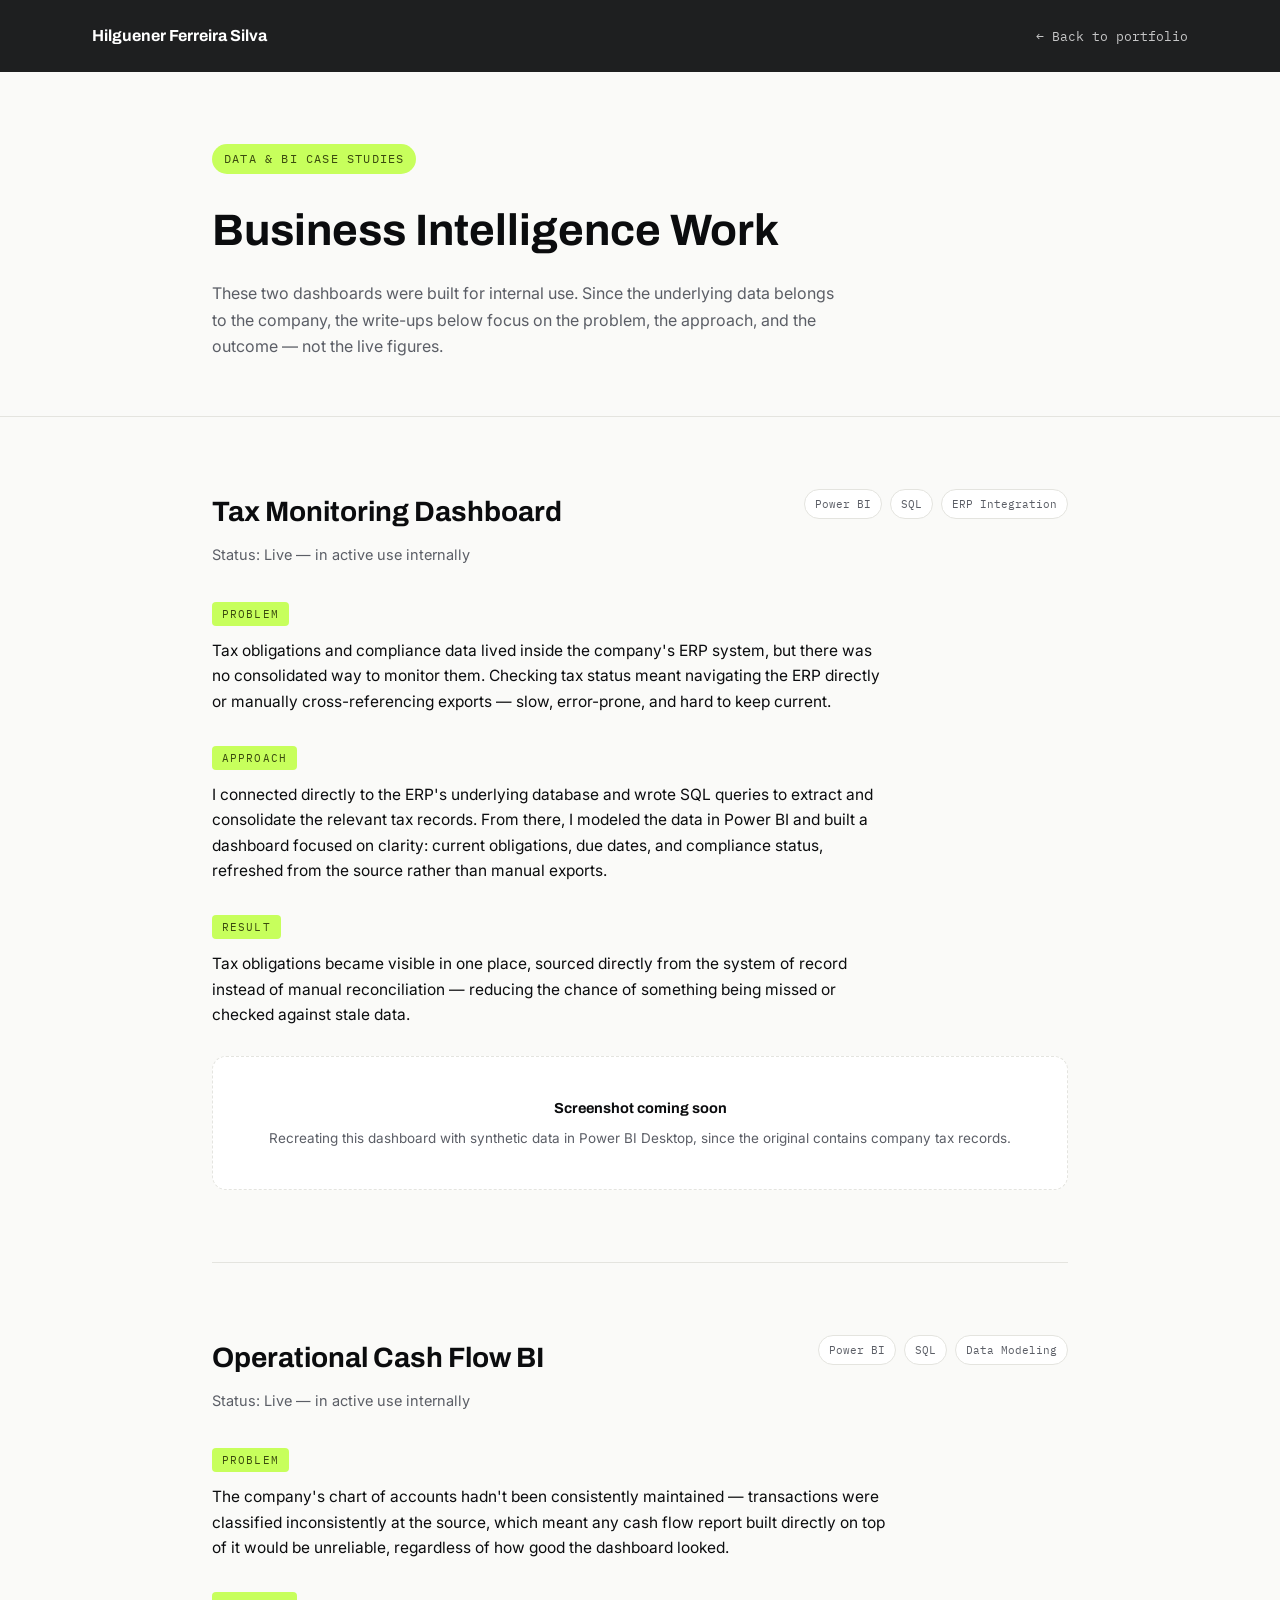
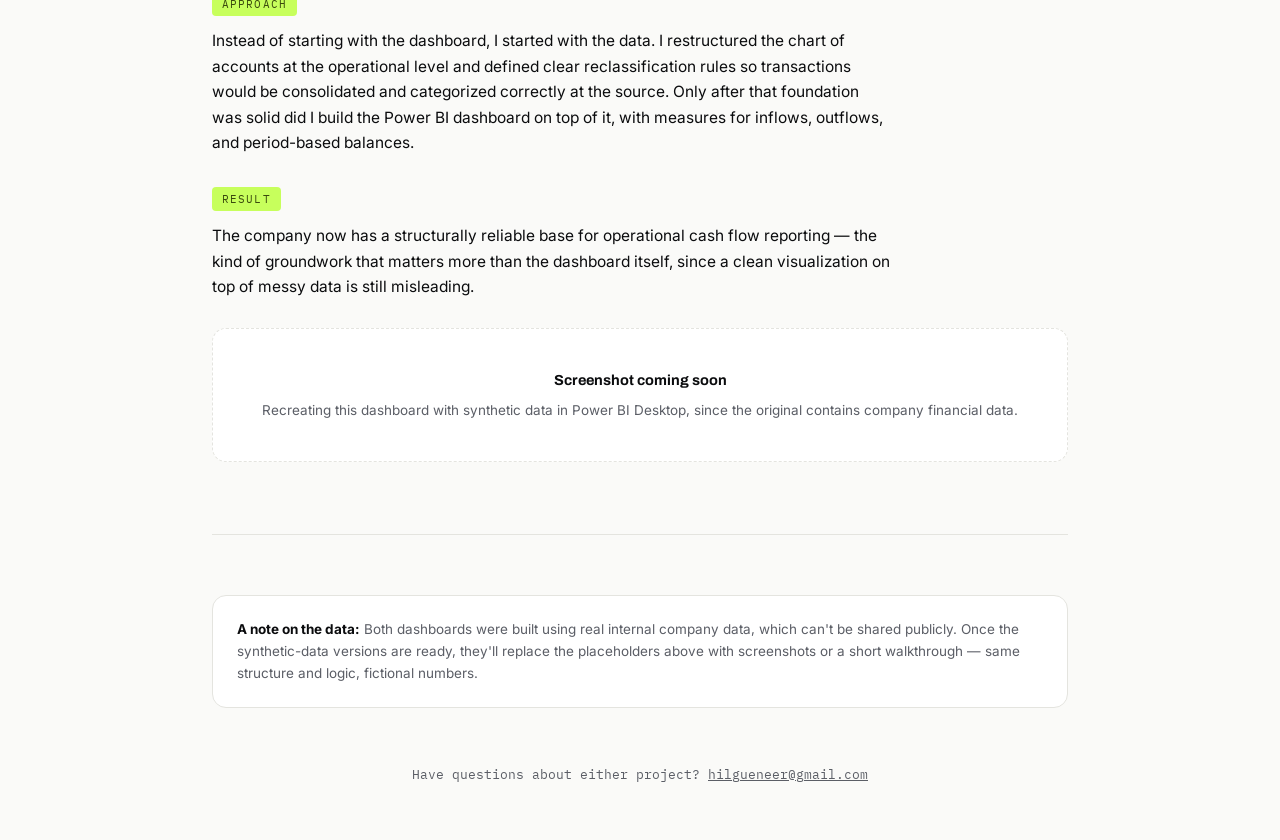
==== case-studies.html @ 5773e22a "Update case-studies.html" ====
<!DOCTYPE html>
<html lang="en">
<head>
<meta charset="UTF-8" />
<meta name="viewport" content="width=device-width, initial-scale=1.0" />
<title>Case Studies — Hilguener Ferreira Silva</title>
<link rel="preconnect" href="https://fonts.googleapis.com">
<link rel="preconnect" href="https://fonts.gstatic.com" crossorigin>
<link href="https://fonts.googleapis.com/css2?family=Archivo:wght@500;600;700;800&family=Inter:wght@400;500;600&family=IBM+Plex+Mono:wght@400;500&display=swap" rel="stylesheet">
<style>
  :root{
    --ink:#0B0C0E;
    --ink-soft:#5B5E66;
    --paper:#FAFAF8;
    --line:#E4E4DF;
    --card:#FFFFFF;
    --accent:#C7FF5C;
    --accent-ink:#3A4A0E;
    --max:920px;
  }
  *{box-sizing:border-box;}
  body{margin:0; background:var(--paper); color:var(--ink); font-family:'Inter',sans-serif; line-height:1.65;}
  .mono{font-family:'IBM Plex Mono',monospace;}
  h1,h2,h3{font-family:'Archivo',sans-serif; margin:0;}
  a{color:inherit;}
  .wrap{max-width:var(--max); margin:0 auto; padding:0 32px;}

  nav{position:sticky; top:0; z-index:50; background:rgba(11,12,14,0.92); backdrop-filter:blur(8px);}
  nav .wrap{max-width:1160px; display:flex; align-items:center; justify-content:space-between; height:72px;}
  .nav-name{color:#fff; font-family:'Archivo'; font-weight:700; font-size:16px;}
  .back-link{
    font-family:'IBM Plex Mono'; font-size:12.5px; color:rgba(255,255,255,0.75); text-decoration:none;
    display:flex; align-items:center; gap:6px;
  }
  .back-link:hover{color:#fff;}

  header.page-head{padding:72px 0 56px; border-bottom:1px solid var(--line);}
  .eyebrow{
    font-family:'IBM Plex Mono'; font-size:12px; text-transform:uppercase; letter-spacing:0.1em;
    color:var(--accent-ink); background:var(--accent); display:inline-block; padding:5px 12px; border-radius:100px; margin-bottom:20px;
  }
  header.page-head h1{font-size:clamp(30px,5vw,44px); margin-bottom:14px;}
  header.page-head p{color:var(--ink-soft); font-size:16px; max-width:640px; margin:0;}

  .case{padding:72px 0; border-bottom:1px solid var(--line);}
  .case:last-child{border-bottom:none;}
  .case-top{display:flex; justify-content:space-between; align-items:flex-start; gap:20px; margin-bottom:8px; flex-wrap:wrap;}
  .case-top h2{font-size:clamp(22px,3vw,28px);}
  .case-tags{display:flex; gap:8px; flex-wrap:wrap;}
  .case-tags span{
    font-family:'IBM Plex Mono'; font-size:11px; background:var(--card); border:1px solid var(--line);
    color:var(--ink-soft); padding:5px 10px; border-radius:100px;
  }
  .case-sub{color:var(--ink-soft); font-size:14.5px; margin:6px 0 32px;}

  .block{margin-bottom:28px;}
  .block .label{
    font-family:'IBM Plex Mono'; font-size:11px; text-transform:uppercase; letter-spacing:0.1em;
    color:var(--accent-ink); background:var(--accent); display:inline-block; padding:3px 10px; border-radius:4px; margin-bottom:12px;
  }
  .block p{margin:0; font-size:15.5px; color:var(--ink); max-width:680px;}
  .block p + p{margin-top:10px;}

  .placeholder{
    border:1.5px dashed var(--line); border-radius:14px; padding:40px 24px; text-align:center;
    color:var(--ink-soft); font-size:13.5px; margin-top:8px; background:var(--card);
  }
  .placeholder b{display:block; color:var(--ink); font-size:14.5px; margin-bottom:6px; font-family:'Archivo';}

  .disclaimer{
    margin-top:60px; padding:22px 24px; border-radius:14px; background:var(--card); border:1px solid var(--line);
    font-size:13.5px; color:var(--ink-soft);
  }
  .disclaimer b{color:var(--ink);}

  footer{padding:56px 0; text-align:center; color:var(--ink-soft); font-family:'IBM Plex Mono'; font-size:12.5px;}
  footer a{text-decoration:underline;}

  @media (max-width:600px){
    header.page-head{padding:48px 0 40px;}
    .case{padding:48px 0;}
  }
</style>
</head>
<body>

<nav>
  <div class="wrap">
    <span class="nav-name">Hilguener Ferreira Silva</span>
    <a class="back-link" href="index.html">← Back to portfolio</a>
  </div>
</nav>

<header class="page-head">
  <div class="wrap">
    <span class="eyebrow">Data &amp; BI Case Studies</span>
    <h1>Business Intelligence Work</h1>
    <p>These two dashboards were built for internal use. Since the underlying data belongs to the company, the write-ups below focus on the problem, the approach, and the outcome — not the live figures.</p>
  </div>
</header>

<section class="wrap">

  <article class="case">
    <div class="case-top">
      <h2>Tax Monitoring Dashboard</h2>
      <div class="case-tags"><span>Power BI</span><span>SQL</span><span>ERP Integration</span></div>
    </div>
    <p class="case-sub">Status: Live — in active use internally</p>

    <div class="block">
      <span class="label">Problem</span>
      <p>Tax obligations and compliance data lived inside the company's ERP system, but there was no consolidated way to monitor them. Checking tax status meant navigating the ERP directly or manually cross-referencing exports — slow, error-prone, and hard to keep current.</p>
    </div>

    <div class="block">
      <span class="label">Approach</span>
      <p>I connected directly to the ERP's underlying database and wrote SQL queries to extract and consolidate the relevant tax records. From there, I modeled the data in Power BI and built a dashboard focused on clarity: current obligations, due dates, and compliance status, refreshed from the source rather than manual exports.</p>
    </div>

    <div class="block">
      <span class="label">Result</span>
      <p>Tax obligations became visible in one place, sourced directly from the system of record instead of manual reconciliation — reducing the chance of something being missed or checked against stale data.</p>
    </div>

    <div class="placeholder">
      <b>Screenshot coming soon</b>
      Recreating this dashboard with synthetic data in Power BI Desktop, since the original contains company tax records.
    </div>
  </article>

  <article class="case">
    <div class="case-top">
      <h2>Operational Cash Flow BI</h2>
      <div class="case-tags"><span>Power BI</span><span>SQL</span><span>Data Modeling</span></div>
    </div>
    <p class="case-sub">Status: Live — in active use internally</p>

    <div class="block">
      <span class="label">Problem</span>
      <p>The company's chart of accounts hadn't been consistently maintained — transactions were classified inconsistently at the source, which meant any cash flow report built directly on top of it would be unreliable, regardless of how good the dashboard looked.</p>
    </div>

    <div class="block">
      <span class="label">Approach</span>
      <p>Instead of starting with the dashboard, I started with the data. I restructured the chart of accounts at the operational level and defined clear reclassification rules so transactions would be consolidated and categorized correctly at the source. Only after that foundation was solid did I build the Power BI dashboard on top of it, with measures for inflows, outflows, and period-based balances.</p>
    </div>

    <div class="block">
      <span class="label">Result</span>
      <p>The company now has a structurally reliable base for operational cash flow reporting — the kind of groundwork that matters more than the dashboard itself, since a clean visualization on top of messy data is still misleading.</p>
    </div>

    <div class="placeholder">
      <b>Screenshot coming soon</b>
      Recreating this dashboard with synthetic data in Power BI Desktop, since the original contains company financial data.
    </div>
  </article>

  <div class="disclaimer">
    <b>A note on the data:</b> Both dashboards were built using real internal company data, which can't be shared publicly. Once the synthetic-data versions are ready, they'll replace the placeholders above with screenshots or a short walkthrough — same structure and logic, fictional numbers.
  </div>
</section>

<footer>
  Have questions about either project? <a href="mailto:hilgueneer@gmail.com">hilgueneer@gmail.com</a>
</footer>

</body>
</html>
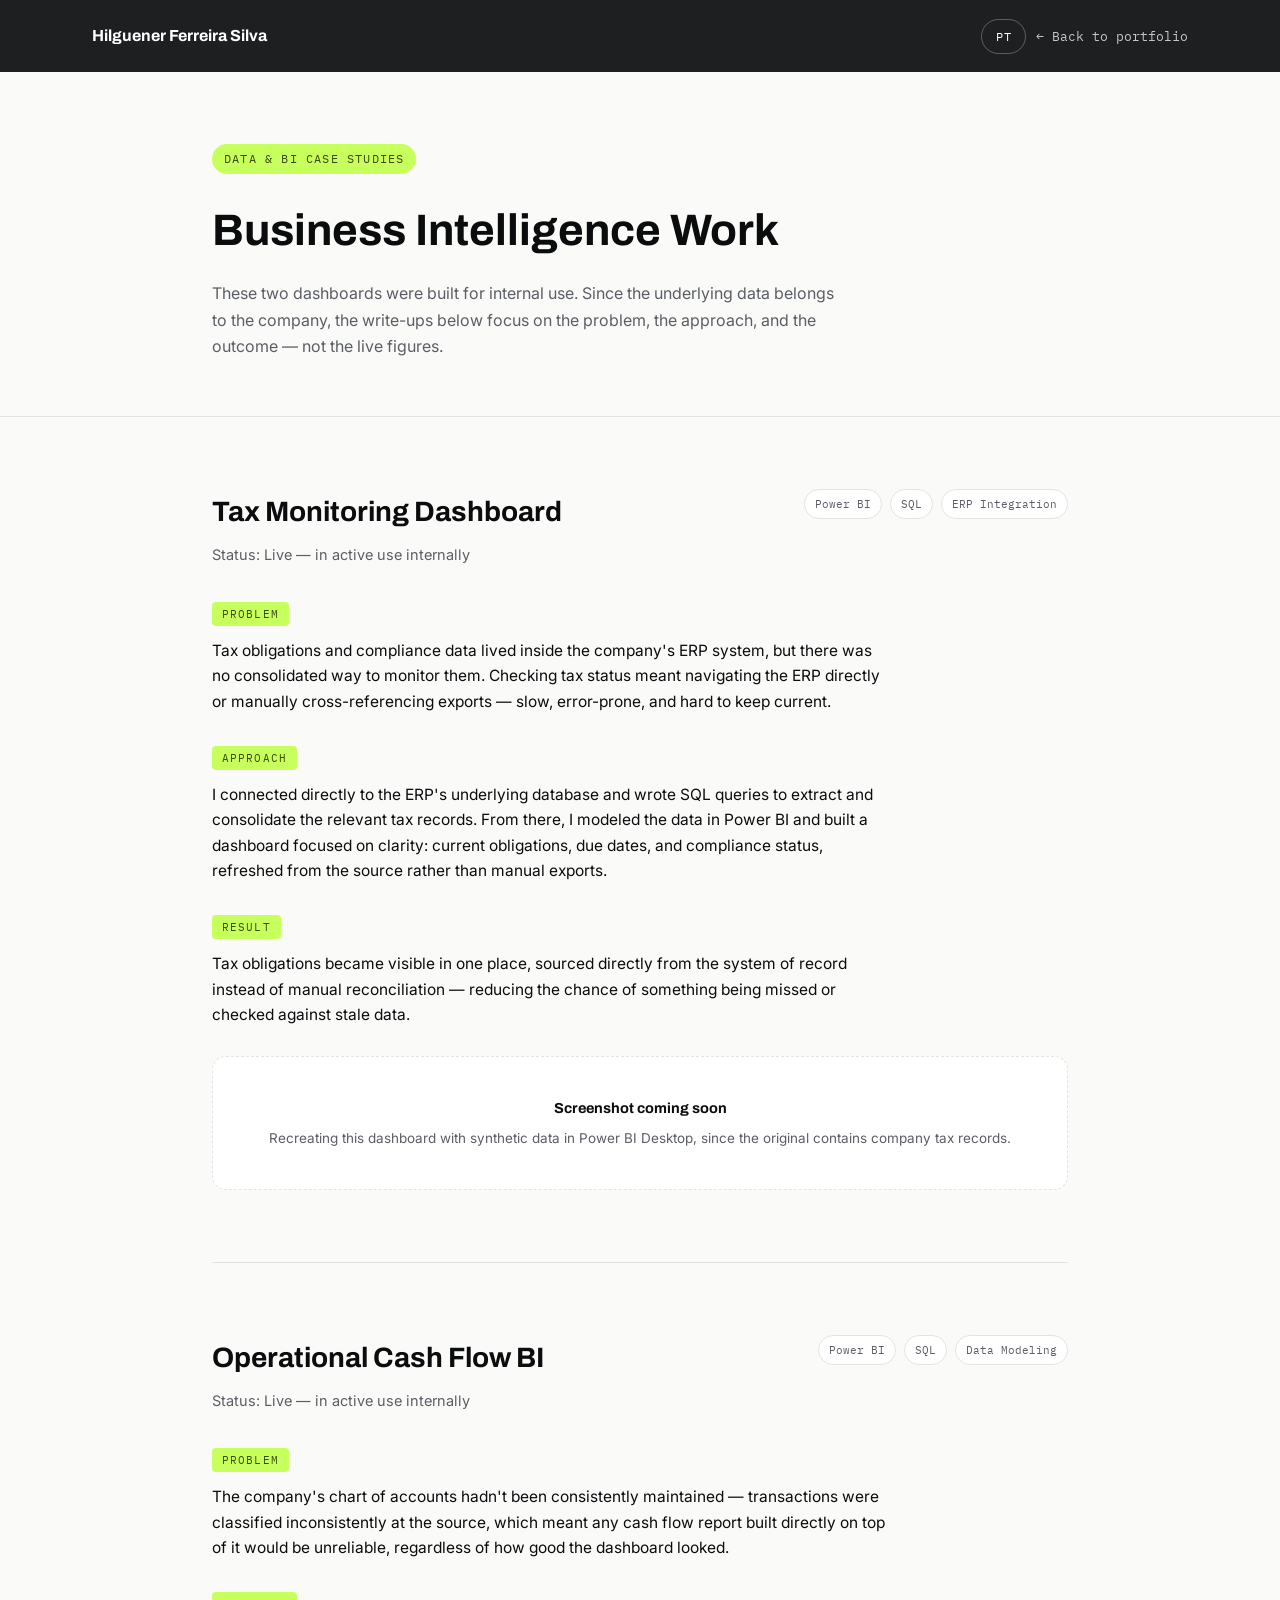
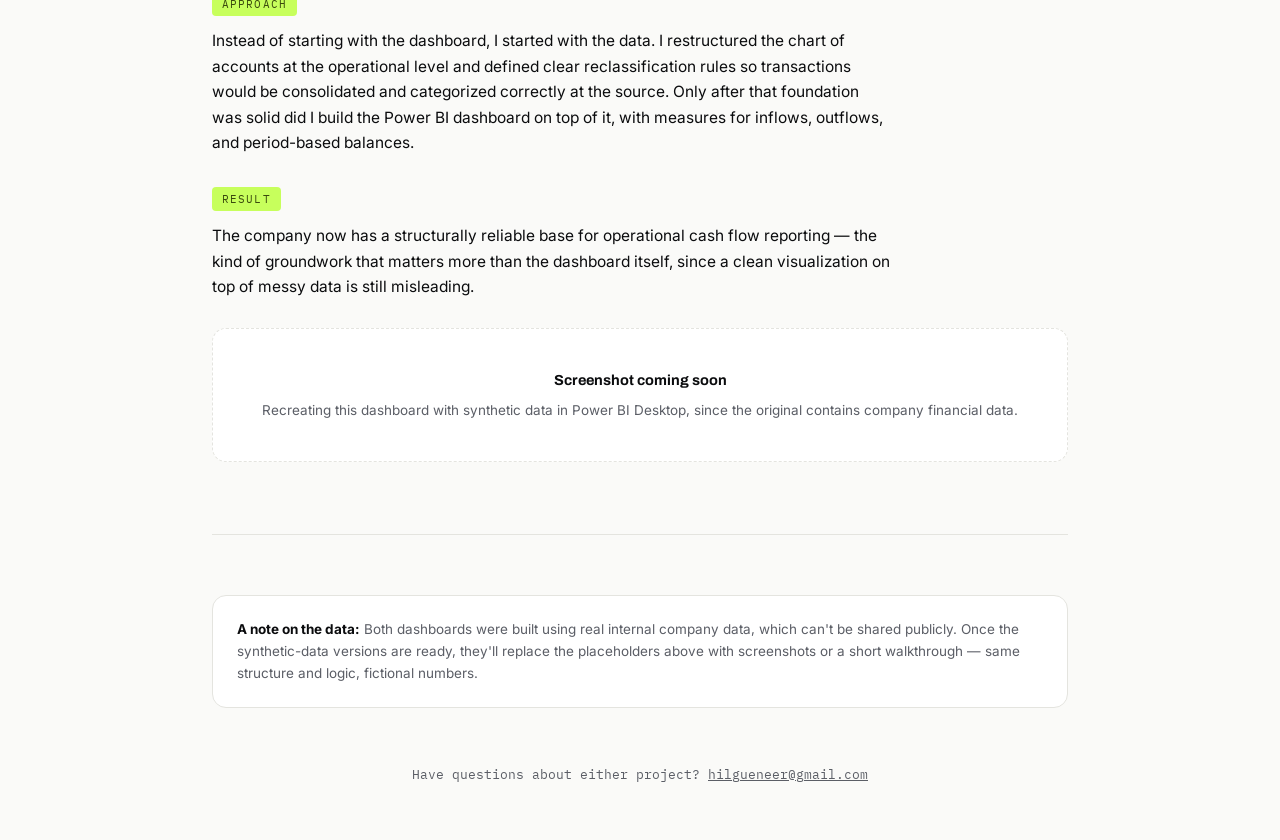
==== commit 5697371d: "Update case-studies.html" ====
--- a/case-studies.html
+++ b/case-studies.html
@@ -33,6 +33,22 @@
     display:flex; align-items:center; gap:6px;
   }
   .back-link:hover{color:#fff;}
+  .lang-btn{
+  font-family:'IBM Plex Mono';
+  font-size:12px;
+  letter-spacing:.04em;
+  background:transparent;
+  color:#fff;
+  padding:9px 14px;
+  border-radius:100px;
+  border:1px solid rgba(255,255,255,.28);
+  cursor:pointer;
+  transition:all .15s ease;
+}
+
+.lang-btn:hover{
+  border-color:rgba(255,255,255,.6);
+}
 
   header.page-head{padding:72px 0 56px; border-bottom:1px solid var(--line);}
   .eyebrow{
@@ -85,10 +101,14 @@
 <body>
 
 <nav>
-  <div class="wrap">
-    <span class="nav-name">Hilguener Ferreira Silva</span>
-    <a class="back-link" href="index.html">← Back to portfolio</a>
+<div class="wrap">
+  <span class="nav-name">Hilguener Ferreira Silva</span>
+
+  <div style="display:flex;align-items:center;gap:10px;">
+    <button id="langToggle" class="lang-btn" type="button">PT</button>
+    <a class="back-link" href="index.html" data-i18n="backLink">← Back to portfolio</a>
   </div>
+</div>
 </nav>
 
 <header class="page-head">
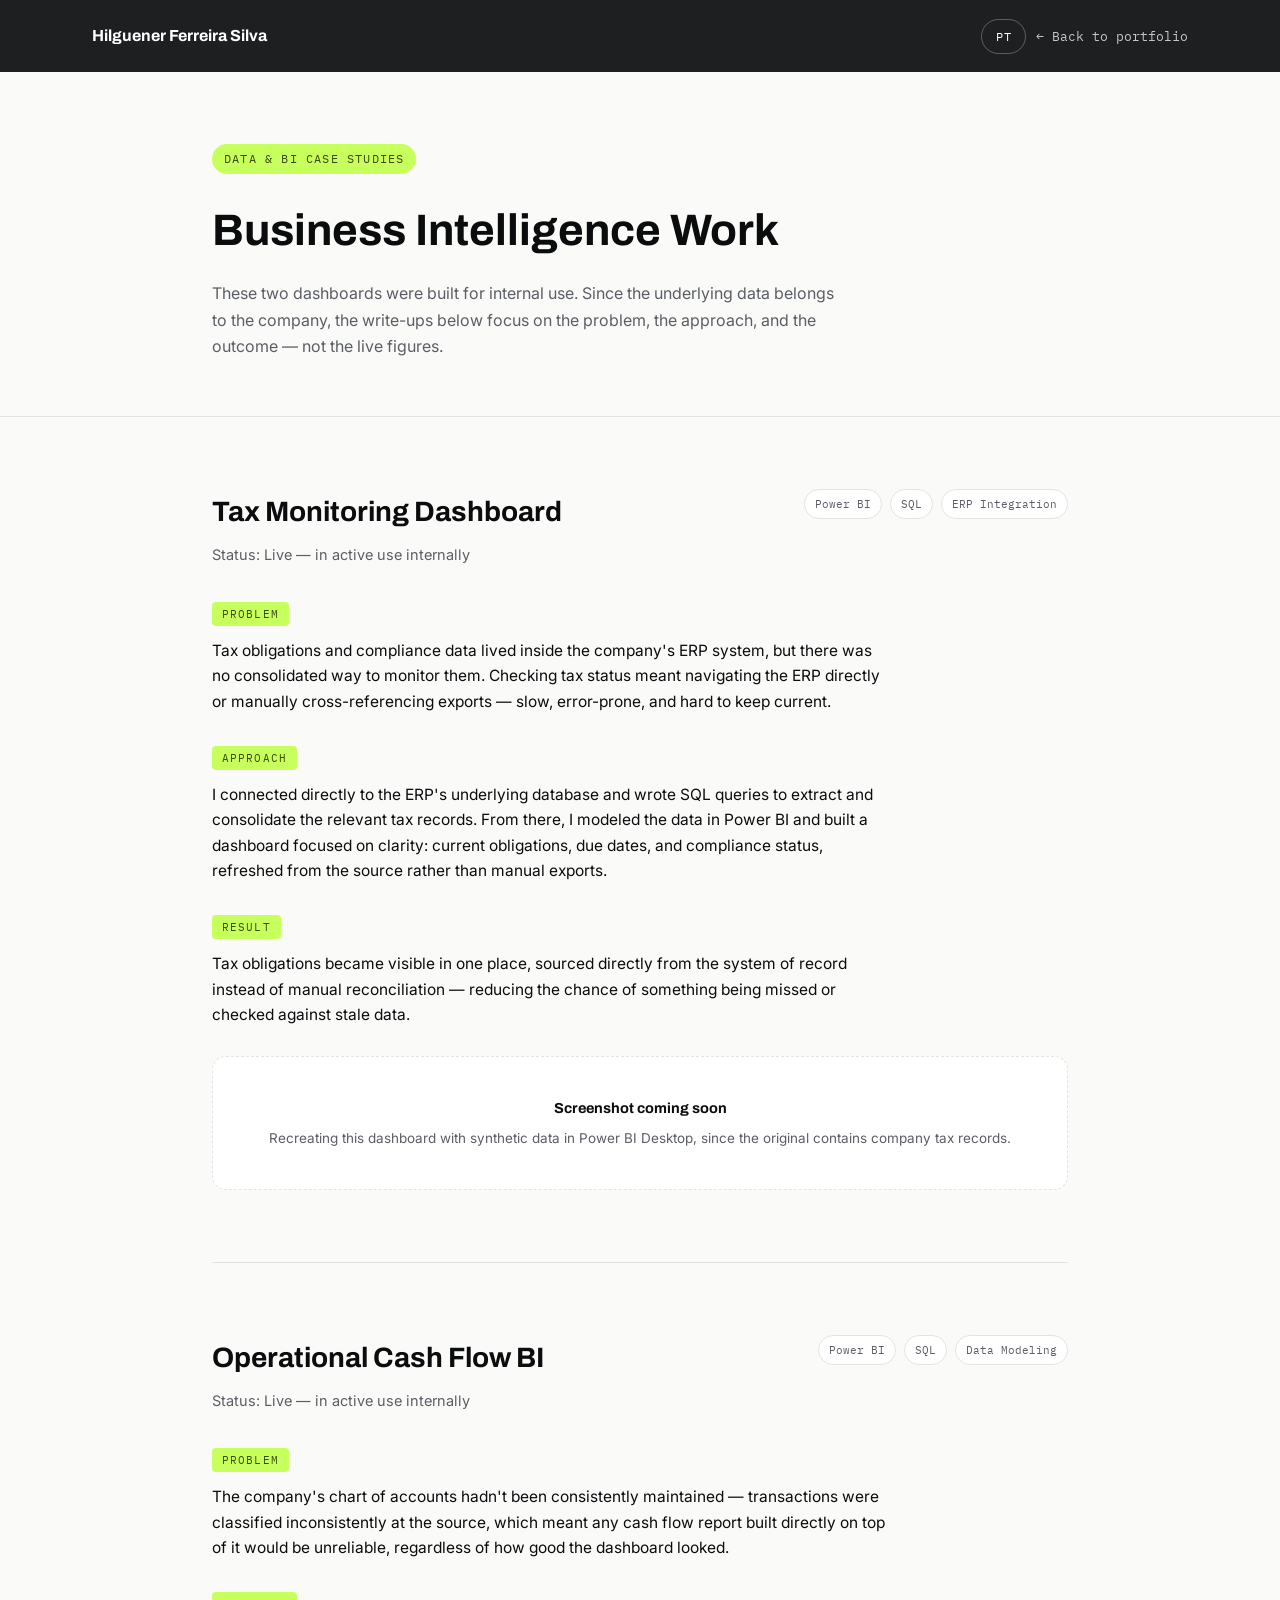
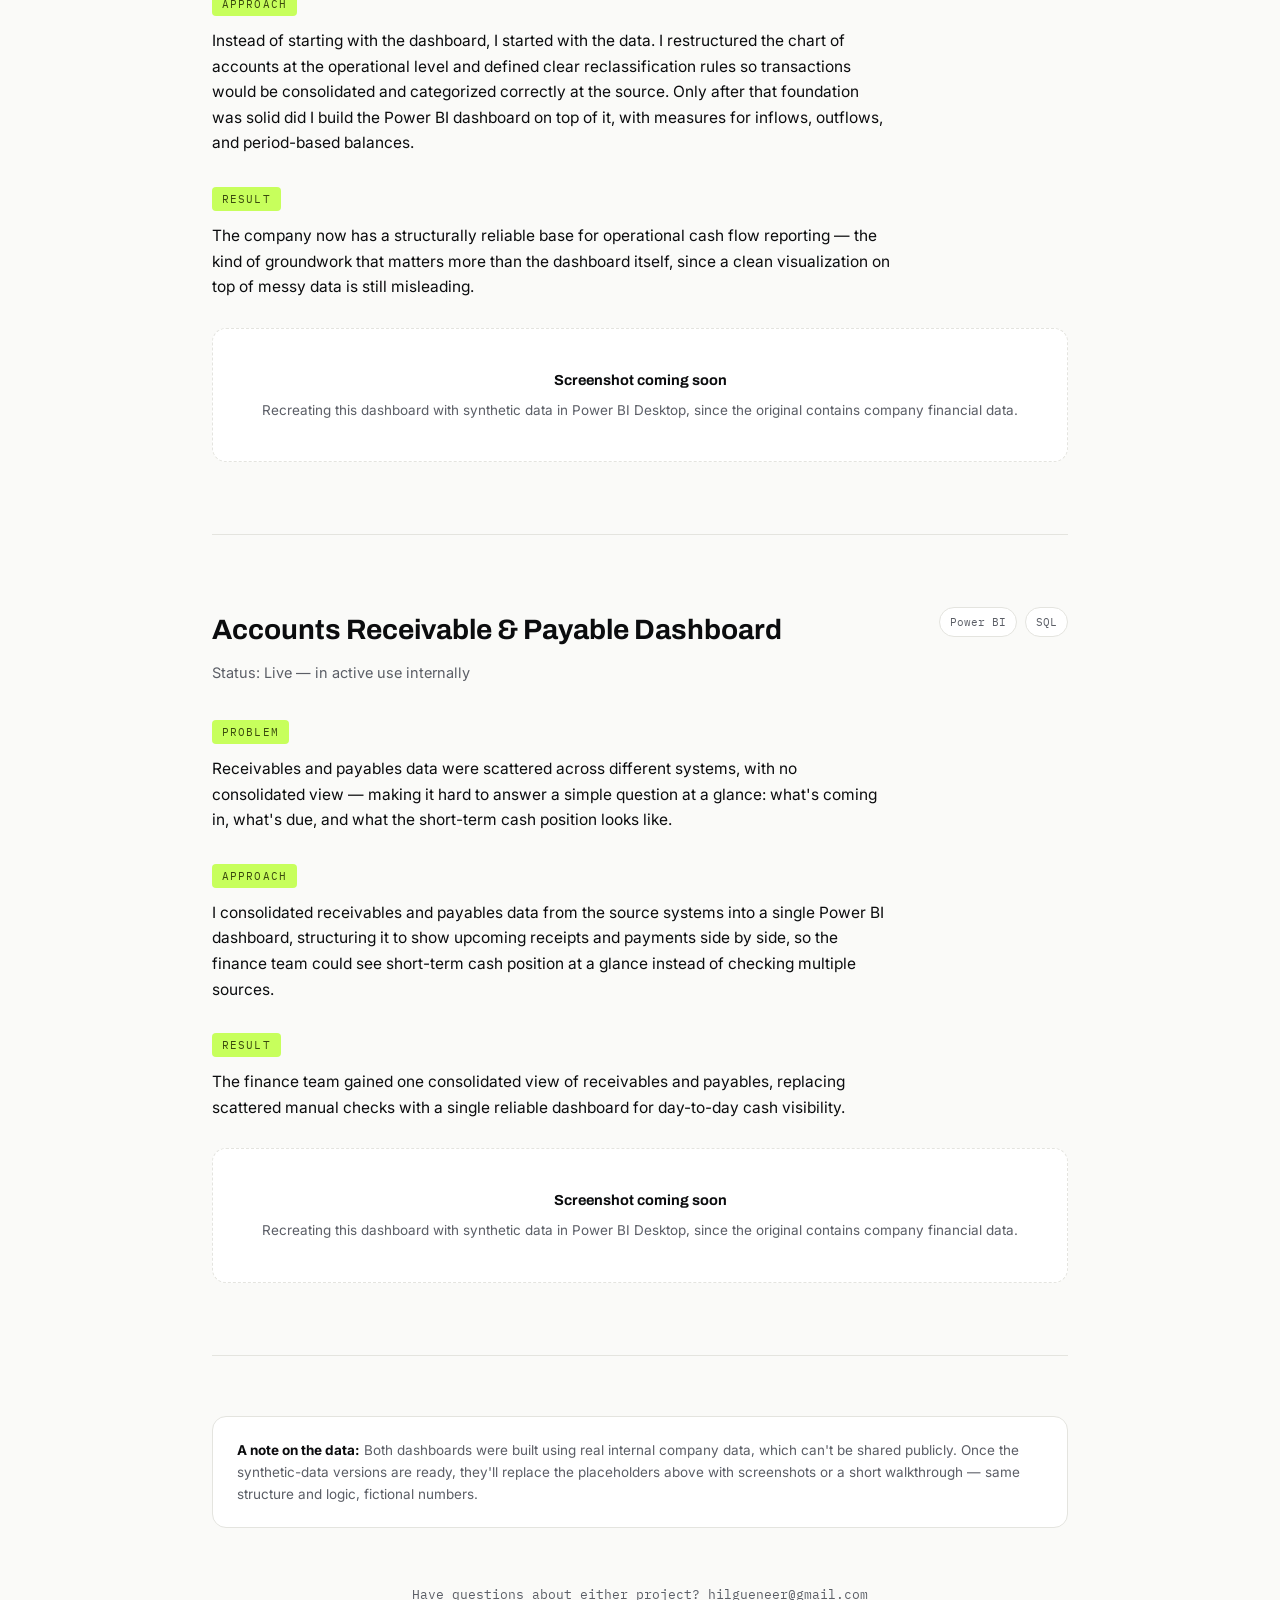
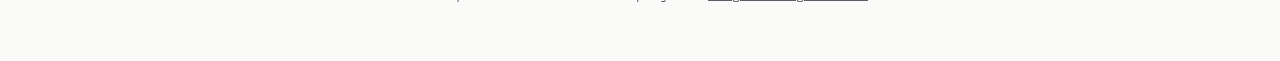
==== commit 7d955c28: "Update case-studies.html" ====
--- a/case-studies.html
+++ b/case-studies.html
@@ -1,190 +1,737 @@
 <!DOCTYPE html>
+
 <html lang="en">
+
 <head>
-<meta charset="UTF-8" />
-<meta name="viewport" content="width=device-width, initial-scale=1.0" />
-<title>Case Studies — Hilguener Ferreira Silva</title>
-<link rel="preconnect" href="https://fonts.googleapis.com">
-<link rel="preconnect" href="https://fonts.gstatic.com" crossorigin>
-<link href="https://fonts.googleapis.com/css2?family=Archivo:wght@500;600;700;800&family=Inter:wght@400;500;600&family=IBM+Plex+Mono:wght@400;500&display=swap" rel="stylesheet">
-<style>
-  :root{
-    --ink:#0B0C0E;
-    --ink-soft:#5B5E66;
-    --paper:#FAFAF8;
-    --line:#E4E4DF;
-    --card:#FFFFFF;
-    --accent:#C7FF5C;
-    --accent-ink:#3A4A0E;
-    --max:920px;
-  }
-  *{box-sizing:border-box;}
-  body{margin:0; background:var(--paper); color:var(--ink); font-family:'Inter',sans-serif; line-height:1.65;}
-  .mono{font-family:'IBM Plex Mono',monospace;}
-  h1,h2,h3{font-family:'Archivo',sans-serif; margin:0;}
-  a{color:inherit;}
-  .wrap{max-width:var(--max); margin:0 auto; padding:0 32px;}
-
-  nav{position:sticky; top:0; z-index:50; background:rgba(11,12,14,0.92); backdrop-filter:blur(8px);}
-  nav .wrap{max-width:1160px; display:flex; align-items:center; justify-content:space-between; height:72px;}
-  .nav-name{color:#fff; font-family:'Archivo'; font-weight:700; font-size:16px;}
-  .back-link{
-    font-family:'IBM Plex Mono'; font-size:12.5px; color:rgba(255,255,255,0.75); text-decoration:none;
-    display:flex; align-items:center; gap:6px;
-  }
-  .back-link:hover{color:#fff;}
-  .lang-btn{
-  font-family:'IBM Plex Mono';
-  font-size:12px;
-  letter-spacing:.04em;
-  background:transparent;
-  color:#fff;
-  padding:9px 14px;
-  border-radius:100px;
-  border:1px solid rgba(255,255,255,.28);
-  cursor:pointer;
-  transition:all .15s ease;
-}
-
-.lang-btn:hover{
-  border-color:rgba(255,255,255,.6);
-}
-
-  header.page-head{padding:72px 0 56px; border-bottom:1px solid var(--line);}
-  .eyebrow{
-    font-family:'IBM Plex Mono'; font-size:12px; text-transform:uppercase; letter-spacing:0.1em;
-    color:var(--accent-ink); background:var(--accent); display:inline-block; padding:5px 12px; border-radius:100px; margin-bottom:20px;
-  }
-  header.page-head h1{font-size:clamp(30px,5vw,44px); margin-bottom:14px;}
-  header.page-head p{color:var(--ink-soft); font-size:16px; max-width:640px; margin:0;}
-
-  .case{padding:72px 0; border-bottom:1px solid var(--line);}
-  .case:last-child{border-bottom:none;}
-  .case-top{display:flex; justify-content:space-between; align-items:flex-start; gap:20px; margin-bottom:8px; flex-wrap:wrap;}
-  .case-top h2{font-size:clamp(22px,3vw,28px);}
-  .case-tags{display:flex; gap:8px; flex-wrap:wrap;}
-  .case-tags span{
-    font-family:'IBM Plex Mono'; font-size:11px; background:var(--card); border:1px solid var(--line);
-    color:var(--ink-soft); padding:5px 10px; border-radius:100px;
-  }
-  .case-sub{color:var(--ink-soft); font-size:14.5px; margin:6px 0 32px;}
-
-  .block{margin-bottom:28px;}
-  .block .label{
-    font-family:'IBM Plex Mono'; font-size:11px; text-transform:uppercase; letter-spacing:0.1em;
-    color:var(--accent-ink); background:var(--accent); display:inline-block; padding:3px 10px; border-radius:4px; margin-bottom:12px;
-  }
-  .block p{margin:0; font-size:15.5px; color:var(--ink); max-width:680px;}
-  .block p + p{margin-top:10px;}
-
-  .placeholder{
-    border:1.5px dashed var(--line); border-radius:14px; padding:40px 24px; text-align:center;
-    color:var(--ink-soft); font-size:13.5px; margin-top:8px; background:var(--card);
-  }
-  .placeholder b{display:block; color:var(--ink); font-size:14.5px; margin-bottom:6px; font-family:'Archivo';}
-
-  .disclaimer{
-    margin-top:60px; padding:22px 24px; border-radius:14px; background:var(--card); border:1px solid var(--line);
-    font-size:13.5px; color:var(--ink-soft);
-  }
-  .disclaimer b{color:var(--ink);}
-
-  footer{padding:56px 0; text-align:center; color:var(--ink-soft); font-family:'IBM Plex Mono'; font-size:12.5px;}
-  footer a{text-decoration:underline;}
-
-  @media (max-width:600px){
-    header.page-head{padding:48px 0 40px;}
-    .case{padding:48px 0;}
-  }
-</style>
+
+  <meta charset="UTF-8" />
+
+  <meta name="viewport" content="width=device-width, initial-scale=1.0" />
+
+  <title>Case Studies — Hilguener Ferreira Silva</title>
+
+  <link rel="preconnect" href="https://fonts.googleapis.com">
+
+  <link rel="preconnect" href="https://fonts.gstatic.com" crossorigin>
+
+  <link
+    href="https://fonts.googleapis.com/css2?family=Archivo:wght@500;600;700;800&family=Inter:wght@400;500;600&family=IBM+Plex+Mono:wght@400;500&display=swap"
+    rel="stylesheet">
+
+  <style>
+    :root {
+
+      --ink: #0B0C0E;
+
+      --ink-soft: #5B5E66;
+
+      --paper: #FAFAF8;
+
+      --line: #E4E4DF;
+
+      --card: #FFFFFF;
+
+      --accent: #C7FF5C;
+
+      --accent-ink: #3A4A0E;
+
+      --max: 920px;
+
+    }
+
+    * {
+      box-sizing: border-box;
+    }
+
+    body {
+      margin: 0;
+      background: var(--paper);
+      color: var(--ink);
+      font-family: 'Inter', sans-serif;
+      line-height: 1.65;
+    }
+
+    .mono {
+      font-family: 'IBM Plex Mono', monospace;
+    }
+
+    h1,
+    h2,
+    h3 {
+      font-family: 'Archivo', sans-serif;
+      margin: 0;
+    }
+
+    a {
+      color: inherit;
+    }
+
+    .wrap {
+      max-width: var(--max);
+      margin: 0 auto;
+      padding: 0 32px;
+    }
+
+
+
+    nav {
+      position: sticky;
+      top: 0;
+      z-index: 50;
+      background: rgba(11, 12, 14, 0.92);
+      backdrop-filter: blur(8px);
+    }
+
+    nav .wrap {
+      max-width: 1160px;
+      display: flex;
+      align-items: center;
+      justify-content: space-between;
+      height: 72px;
+    }
+
+    .nav-name {
+      color: #fff;
+      font-family: 'Archivo';
+      font-weight: 700;
+      font-size: 16px;
+    }
+
+    .back-link {
+
+      font-family: 'IBM Plex Mono';
+      font-size: 12.5px;
+      color: rgba(255, 255, 255, 0.75);
+      text-decoration: none;
+
+      display: flex;
+      align-items: center;
+      gap: 6px;
+
+    }
+
+    .back-link:hover {
+      color: #fff;
+    }
+
+    .lang-btn {
+
+      font-family: 'IBM Plex Mono';
+      font-size: 12px;
+      letter-spacing: .04em;
+
+      background: transparent;
+      color: #fff;
+      padding: 9px 14px;
+      border-radius: 100px;
+
+      border: 1px solid rgba(255, 255, 255, .28);
+      cursor: pointer;
+      transition: all .15s ease;
+
+    }
+
+    .lang-btn:hover {
+      border-color: rgba(255, 255, 255, .6);
+    }
+
+
+
+    header.page-head {
+      padding: 72px 0 56px;
+      border-bottom: 1px solid var(--line);
+    }
+
+    .eyebrow {
+
+      font-family: 'IBM Plex Mono';
+      font-size: 12px;
+      text-transform: uppercase;
+      letter-spacing: 0.1em;
+
+      color: var(--accent-ink);
+      background: var(--accent);
+      display: inline-block;
+      padding: 5px 12px;
+      border-radius: 100px;
+      margin-bottom: 20px;
+
+    }
+
+    header.page-head h1 {
+      font-size: clamp(30px, 5vw, 44px);
+      margin-bottom: 14px;
+    }
+
+    header.page-head p {
+      color: var(--ink-soft);
+      font-size: 16px;
+      max-width: 640px;
+      margin: 0;
+    }
+
+
+
+    .case {
+      padding: 72px 0;
+      border-bottom: 1px solid var(--line);
+    }
+
+    .case:last-child {
+      border-bottom: none;
+    }
+
+    .case-top {
+      display: flex;
+      justify-content: space-between;
+      align-items: flex-start;
+      gap: 20px;
+      margin-bottom: 8px;
+      flex-wrap: wrap;
+    }
+
+    .case-top h2 {
+      font-size: clamp(22px, 3vw, 28px);
+    }
+
+    .case-tags {
+      display: flex;
+      gap: 8px;
+      flex-wrap: wrap;
+    }
+
+    .case-tags span {
+
+      font-family: 'IBM Plex Mono';
+      font-size: 11px;
+      background: var(--card);
+      border: 1px solid var(--line);
+
+      color: var(--ink-soft);
+      padding: 5px 10px;
+      border-radius: 100px;
+
+    }
+
+    .case-sub {
+      color: var(--ink-soft);
+      font-size: 14.5px;
+      margin: 6px 0 32px;
+    }
+
+
+
+    .block {
+      margin-bottom: 28px;
+    }
+
+    .block .label {
+
+      font-family: 'IBM Plex Mono';
+      font-size: 11px;
+      text-transform: uppercase;
+      letter-spacing: 0.1em;
+
+      color: var(--accent-ink);
+      background: var(--accent);
+      display: inline-block;
+      padding: 3px 10px;
+      border-radius: 4px;
+      margin-bottom: 12px;
+
+    }
+
+    .block p {
+      margin: 0;
+      font-size: 15.5px;
+      color: var(--ink);
+      max-width: 680px;
+    }
+
+    .block p+p {
+      margin-top: 10px;
+    }
+
+
+
+    .placeholder {
+
+      border: 1.5px dashed var(--line);
+      border-radius: 14px;
+      padding: 40px 24px;
+      text-align: center;
+
+      color: var(--ink-soft);
+      font-size: 13.5px;
+      margin-top: 8px;
+      background: var(--card);
+
+    }
+
+    .placeholder b {
+      display: block;
+      color: var(--ink);
+      font-size: 14.5px;
+      margin-bottom: 6px;
+      font-family: 'Archivo';
+    }
+
+
+
+    .disclaimer {
+
+      margin-top: 60px;
+      padding: 22px 24px;
+      border-radius: 14px;
+      background: var(--card);
+      border: 1px solid var(--line);
+
+      font-size: 13.5px;
+      color: var(--ink-soft);
+
+    }
+
+    .disclaimer b {
+      color: var(--ink);
+    }
+
+
+
+    footer {
+      padding: 56px 0;
+      text-align: center;
+      color: var(--ink-soft);
+      font-family: 'IBM Plex Mono';
+      font-size: 12.5px;
+    }
+
+    footer a {
+      text-decoration: underline;
+    }
+
+
+
+    @media (max-width:600px) {
+
+      header.page-head {
+        padding: 48px 0 40px;
+      }
+
+      .case {
+        padding: 48px 0;
+      }
+
+    }
+  </style>
+
 </head>
+
 <body>
 
-<nav>
-<div class="wrap">
-  <span class="nav-name">Hilguener Ferreira Silva</span>
-
-  <div style="display:flex;align-items:center;gap:10px;">
-    <button id="langToggle" class="lang-btn" type="button">PT</button>
-    <a class="back-link" href="index.html" data-i18n="backLink">← Back to portfolio</a>
-  </div>
-</div>
-</nav>
-
-<header class="page-head">
-  <div class="wrap">
-    <span class="eyebrow">Data &amp; BI Case Studies</span>
-    <h1>Business Intelligence Work</h1>
-    <p>These two dashboards were built for internal use. Since the underlying data belongs to the company, the write-ups below focus on the problem, the approach, and the outcome — not the live figures.</p>
-  </div>
-</header>
-
-<section class="wrap">
-
-  <article class="case">
+
+
+  <nav>
+
+    <div class="wrap">
+
+      <span class="nav-name">Hilguener Ferreira Silva</span>
+
+      <div style="display:flex;align-items:center;gap:10px;">
+
+        <button id="langToggle" class="lang-btn" type="button">PT</button>
+
+        <a class="back-link" href="index.html" data-i18n="backLink">← Back to portfolio</a>
+
+      </div>
+
+    </div>
+
+  </nav>
+
+
+
+  <header class="page-head">
+
+    <div class="wrap">
+
+      <span class="eyebrow" data-i18n="eyebrow">Data &amp; BI Case Studies</span>
+
+      <h1 data-i18n="pageTitle">Business Intelligence Work</h1>
+
+      <p data-i18n="pageIntro">These two dashboards were built for internal use. Since the underlying data belongs to
+        the company, the write-ups below focus on the problem, the approach, and the outcome — not the live figures.</p>
+
+    </div>
+
+  </header>
+
+
+
+  <section class="wrap">
+
+
+
+    <article class="case">
+
+      <div class="case-top">
+
+        <h2 data-i18n="case1Title">Tax Monitoring Dashboard</h2>
+
+        <div class="case-tags"><span>Power BI</span><span>SQL</span><span>ERP Integration</span></div>
+
+      </div>
+
+      <p class="case-sub" data-i18n="statusLive">Status: Live — in active use internally</p>
+
+
+
+      <div class="block">
+
+        <span class="label" data-i18n="labelProblem">Problem</span>
+
+        <p data-i18n="case1Problem">Tax obligations and compliance data lived inside the company's ERP system, but there
+          was no consolidated way to monitor them. Checking tax status meant navigating the ERP directly or manually
+          cross-referencing exports — slow, error-prone, and hard to keep current.</p>
+
+      </div>
+
+
+
+      <div class="block">
+
+        <span class="label" data-i18n="labelApproach">Approach</span>
+
+        <p data-i18n="case1Approach">I connected directly to the ERP's underlying database and wrote SQL queries to
+          extract and consolidate the relevant tax records. From there, I modeled the data in Power BI and built a
+          dashboard focused on clarity: current obligations, due dates, and compliance status, refreshed from the source
+          rather than manual exports.</p>
+
+      </div>
+
+
+
+      <div class="block">
+
+        <span class="label" data-i18n="labelResult">Result</span>
+
+        <p data-i18n="case1Result">Tax obligations became visible in one place, sourced directly from the system of
+          record instead of manual reconciliation — reducing the chance of something being missed or checked against
+          stale data.</p>
+
+      </div>
+
+
+
+      <div class="placeholder">
+
+        <b data-i18n="placeholderTitle">Screenshot coming soon</b>
+
+        <span data-i18n="case1PlaceholderDesc">Recreating this dashboard with synthetic data in Power BI Desktop, since
+          the original contains company tax records.</span>
+
+      </div>
+
+    </article>
+
+
+
+    <article class="case">
+
+      <div class="case-top">
+
+        <h2 data-i18n="case2Title">Operational Cash Flow BI</h2>
+
+        <div class="case-tags"><span>Power BI</span><span>SQL</span><span>Data Modeling</span></div>
+
+      </div>
+
+      <p class="case-sub" data-i18n="statusLive">Status: Live — in active use internally</p>
+
+
+
+      <div class="block">
+
+        <span class="label" data-i18n="labelProblem">Problem</span>
+
+        <p data-i18n="case2Problem">The company's chart of accounts hadn't been consistently maintained — transactions
+          were classified inconsistently at the source, which meant any cash flow report built directly on top of it
+          would be unreliable, regardless of how good the dashboard looked.</p>
+
+      </div>
+
+
+
+      <div class="block">
+
+        <span class="label" data-i18n="labelApproach">Approach</span>
+
+        <p data-i18n="case2Approach">Instead of starting with the dashboard, I started with the data. I restructured the
+          chart of accounts at the operational level and defined clear reclassification rules so transactions would be
+          consolidated and categorized correctly at the source. Only after that foundation was solid did I build the
+          Power BI dashboard on top of it, with measures for inflows, outflows, and period-based balances.</p>
+
+      </div>
+
+
+
+      <div class="block">
+
+        <span class="label" data-i18n="labelResult">Result</span>
+
+        <p data-i18n="case2Result">The company now has a structurally reliable base for operational cash flow reporting
+          — the kind of groundwork that matters more than the dashboard itself, since a clean visualization on top of
+          messy data is still misleading.</p>
+
+      </div>
+
+
+
+      <div class="placeholder">
+
+        <b data-i18n="placeholderTitle">Screenshot coming soon</b>
+
+        <span data-i18n="case2PlaceholderDesc">Recreating this dashboard with synthetic data in Power BI Desktop, since
+          the original contains company financial data.</span>
+
+      </div>
+
+    </article>
+
+    <article class="case">
     <div class="case-top">
-      <h2>Tax Monitoring Dashboard</h2>
-      <div class="case-tags"><span>Power BI</span><span>SQL</span><span>ERP Integration</span></div>
+      <h2 data-i18n="case3Title">Accounts Receivable &amp; Payable Dashboard</h2>
+      <div class="case-tags"><span>Power BI</span><span>SQL</span></div>
     </div>
-    <p class="case-sub">Status: Live — in active use internally</p>
+    <p class="case-sub" data-i18n="statusLive">Status: Live — in active use internally</p>
 
     <div class="block">
-      <span class="label">Problem</span>
-      <p>Tax obligations and compliance data lived inside the company's ERP system, but there was no consolidated way to monitor them. Checking tax status meant navigating the ERP directly or manually cross-referencing exports — slow, error-prone, and hard to keep current.</p>
+      <span class="label" data-i18n="labelProblem">Problem</span>
+      <p data-i18n="case3Problem">Receivables and payables data were scattered across different systems, with no consolidated view — making it hard to answer a simple question at a glance: what's coming in, what's due, and what the short-term cash position looks like.</p>
     </div>
 
     <div class="block">
-      <span class="label">Approach</span>
-      <p>I connected directly to the ERP's underlying database and wrote SQL queries to extract and consolidate the relevant tax records. From there, I modeled the data in Power BI and built a dashboard focused on clarity: current obligations, due dates, and compliance status, refreshed from the source rather than manual exports.</p>
+      <span class="label" data-i18n="labelApproach">Approach</span>
+      <p data-i18n="case3Approach">I consolidated receivables and payables data from the source systems into a single Power BI dashboard, structuring it to show upcoming receipts and payments side by side, so the finance team could see short-term cash position at a glance instead of checking multiple sources.</p>
     </div>
 
     <div class="block">
-      <span class="label">Result</span>
-      <p>Tax obligations became visible in one place, sourced directly from the system of record instead of manual reconciliation — reducing the chance of something being missed or checked against stale data.</p>
+      <span class="label" data-i18n="labelResult">Result</span>
+      <p data-i18n="case3Result">The finance team gained one consolidated view of receivables and payables, replacing scattered manual checks with a single reliable dashboard for day-to-day cash visibility.</p>
     </div>
 
     <div class="placeholder">
-      <b>Screenshot coming soon</b>
-      Recreating this dashboard with synthetic data in Power BI Desktop, since the original contains company tax records.
+      <b data-i18n="placeholderTitle">Screenshot coming soon</b>
+      <span data-i18n="case3PlaceholderDesc">Recreating this dashboard with synthetic data in Power BI Desktop, since the original contains company financial data.</span>
     </div>
   </article>
 
-  <article class="case">
-    <div class="case-top">
-      <h2>Operational Cash Flow BI</h2>
-      <div class="case-tags"><span>Power BI</span><span>SQL</span><span>Data Modeling</span></div>
+
+
+    <div class="disclaimer">
+
+      <b data-i18n="disclaimerLabel">A note on the data:</b>
+
+      <span data-i18n="disclaimerText"> Both dashboards were built using real internal company data, which can't be
+        shared publicly. Once the synthetic-data versions are ready, they'll replace the placeholders above with
+        screenshots or a short walkthrough — same structure and logic, fictional numbers.</span>
+
     </div>
-    <p class="case-sub">Status: Live — in active use internally</p>
-
-    <div class="block">
-      <span class="label">Problem</span>
-      <p>The company's chart of accounts hadn't been consistently maintained — transactions were classified inconsistently at the source, which meant any cash flow report built directly on top of it would be unreliable, regardless of how good the dashboard looked.</p>
-    </div>
-
-    <div class="block">
-      <span class="label">Approach</span>
-      <p>Instead of starting with the dashboard, I started with the data. I restructured the chart of accounts at the operational level and defined clear reclassification rules so transactions would be consolidated and categorized correctly at the source. Only after that foundation was solid did I build the Power BI dashboard on top of it, with measures for inflows, outflows, and period-based balances.</p>
-    </div>
-
-    <div class="block">
-      <span class="label">Result</span>
-      <p>The company now has a structurally reliable base for operational cash flow reporting — the kind of groundwork that matters more than the dashboard itself, since a clean visualization on top of messy data is still misleading.</p>
-    </div>
-
-    <div class="placeholder">
-      <b>Screenshot coming soon</b>
-      Recreating this dashboard with synthetic data in Power BI Desktop, since the original contains company financial data.
-    </div>
-  </article>
-
-  <div class="disclaimer">
-    <b>A note on the data:</b> Both dashboards were built using real internal company data, which can't be shared publicly. Once the synthetic-data versions are ready, they'll replace the placeholders above with screenshots or a short walkthrough — same structure and logic, fictional numbers.
-  </div>
-</section>
-
-<footer>
-  Have questions about either project? <a href="mailto:hilgueneer@gmail.com">hilgueneer@gmail.com</a>
-</footer>
+
+  </section>
+
+
+
+  <footer>
+
+    <span data-i18n="footerText">Have questions about either project?</span> <a
+      href="mailto:hilgueneer@gmail.com">hilgueneer@gmail.com</a>
+
+  </footer>
+
+
+
+  <script>
+
+    var i18n = {
+
+      backLink: { en: "← Back to portfolio", pt: "← Voltar ao portfólio" },
+
+      eyebrow: { en: "Data &amp; BI Case Studies", pt: "Estudos de Caso — Dados &amp; BI" },
+
+      pageTitle: { en: "Business Intelligence Work", pt: "Trabalho de Business Intelligence" },
+
+      pageIntro: {
+
+        en: "These two dashboards were built for internal use. Since the underlying data belongs to the company, the write-ups below focus on the problem, the approach, and the outcome — not the live figures.",
+
+        pt: "Esses dois dashboards foram construídos para uso interno. Como os dados pertencem à empresa, os textos abaixo focam no problema, na abordagem e no resultado — não nos números reais."
+
+      },
+
+
+
+      statusLive: { en: "Status: Live — in active use internally", pt: "Status: Ativo — em uso interno" },
+
+      labelProblem: { en: "Problem", pt: "Problema" },
+
+      labelApproach: { en: "Approach", pt: "Abordagem" },
+
+      labelResult: { en: "Result", pt: "Resultado" },
+
+      placeholderTitle: { en: "Screenshot coming soon", pt: "Print em breve" },
+
+
+
+      case1Title: { en: "Tax Monitoring Dashboard", pt: "Dashboard de Monitoramento Fiscal" },
+
+      case1Problem: {
+
+        en: "Tax obligations and compliance data lived inside the company's ERP system, but there was no consolidated way to monitor them. Checking tax status meant navigating the ERP directly or manually cross-referencing exports — slow, error-prone, and hard to keep current.",
+
+        pt: "As obrigações fiscais e os dados de conformidade estavam dentro do sistema ERP da empresa, mas não havia uma forma consolidada de monitorá-los. Verificar o status fiscal significava navegar diretamente no ERP ou cruzar exportações manualmente — lento, sujeito a erros e difícil de manter atualizado."
+
+      },
+
+      case1Approach: {
+
+        en: "I connected directly to the ERP's underlying database and wrote SQL queries to extract and consolidate the relevant tax records. From there, I modeled the data in Power BI and built a dashboard focused on clarity: current obligations, due dates, and compliance status, refreshed from the source rather than manual exports.",
+
+        pt: "Conectei diretamente ao banco de dados do ERP e escrevi consultas SQL para extrair e consolidar os registros fiscais relevantes. A partir disso, modelei os dados no Power BI e construí um dashboard focado em clareza: obrigações atuais, prazos e status de conformidade, atualizados direto da fonte em vez de exportações manuais."
+
+      },
+
+      case1Result: {
+
+        en: "Tax obligations became visible in one place, sourced directly from the system of record instead of manual reconciliation — reducing the chance of something being missed or checked against stale data.",
+
+        pt: "As obrigações fiscais passaram a ficar visíveis em um só lugar, direto da fonte de dados oficial em vez de conciliação manual — reduzindo a chance de algo passar despercebido ou ser verificado com dado desatualizado."
+
+      },
+
+      case1PlaceholderDesc: {
+
+        en: "Recreating this dashboard with synthetic data in Power BI Desktop, since the original contains company tax records.",
+
+        pt: "Recriando este dashboard com dado sintético no Power BI Desktop, já que o original contém registros fiscais reais da empresa."
+
+      },
+
+
+
+      case2Title: { en: "Operational Cash Flow BI", pt: "BI de Fluxo de Caixa Operacional" },
+
+      case2Problem: {
+
+        en: "The company's chart of accounts hadn't been consistently maintained — transactions were classified inconsistently at the source, which meant any cash flow report built directly on top of it would be unreliable, regardless of how good the dashboard looked.",
+
+        pt: "O plano de contas da empresa não vinha sendo mantido de forma consistente — as transações eram classificadas de maneira inconsistente na origem, o que tornava qualquer relatório de fluxo de caixa construído em cima disso pouco confiável, por melhor que o dashboard parecesse."
+
+      },
+
+      case2Approach: {
+
+        en: "Instead of starting with the dashboard, I started with the data. I restructured the chart of accounts at the operational level and defined clear reclassification rules so transactions would be consolidated and categorized correctly at the source. Only after that foundation was solid did I build the Power BI dashboard on top of it, with measures for inflows, outflows, and period-based balances.",
+
+        pt: "Em vez de começar pelo dashboard, comecei pelos dados. Reestruturei o plano de contas no nível operacional e defini regras claras de reclassificação para que as transações fossem consolidadas e categorizadas corretamente na origem. Só depois que essa base ficou sólida construí o dashboard no Power BI, com medidas de entradas, saídas e saldos por período."
+
+      },
+
+      case2Result: {
+
+        en: "The company now has a structurally reliable base for operational cash flow reporting — the kind of groundwork that matters more than the dashboard itself, since a clean visualization on top of messy data is still misleading.",
+
+        pt: "A empresa agora tem uma base estruturalmente confiável para o relatório de fluxo de caixa operacional — o tipo de trabalho de base que importa mais do que o dashboard em si, já que uma visualização bonita em cima de dado bagunçado ainda engana."
+
+      },
+
+      case2PlaceholderDesc: {
+
+        en: "Recreating this dashboard with synthetic data in Power BI Desktop, since the original contains company financial data.",
+
+        pt: "Recriando este dashboard com dado sintético no Power BI Desktop, já que o original contém dados financeiros reais da empresa."
+
+      },
+
+      case3Title: { en:"Accounts Receivable &amp; Payable Dashboard", pt:"Painel de Contas a Receber e a Pagar" },
+    case3Problem: {
+      en:"Receivables and payables data were scattered across different systems, with no consolidated view — making it hard to answer a simple question at a glance: what's coming in, what's due, and what the short-term cash position looks like.",
+      pt:"Os dados de contas a receber e a pagar estavam espalhados em sistemas diferentes, sem uma visão consolidada — o que dificultava responder, de forma rápida, uma pergunta simples: o que está entrando, o que está vencendo, e qual a posição de caixa no curto prazo."
+    },
+    case3Approach: {
+      en:"I consolidated receivables and payables data from the source systems into a single Power BI dashboard, structuring it to show upcoming receipts and payments side by side, so the finance team could see short-term cash position at a glance instead of checking multiple sources.",
+      pt:"Consolidei os dados de contas a receber e a pagar dos sistemas de origem em um único dashboard no Power BI, estruturado para mostrar recebimentos e pagamentos futuros lado a lado, permitindo que o time financeiro visse a posição de caixa de curto prazo rapidamente, em vez de checar várias fontes."
+    },
+    case3Result: {
+      en:"The finance team gained one consolidated view of receivables and payables, replacing scattered manual checks with a single reliable dashboard for day-to-day cash visibility.",
+      pt:"O time financeiro passou a ter uma visão única e consolidada de contas a receber e a pagar, substituindo checagens manuais espalhadas por um dashboard confiável para acompanhar o caixa no dia a dia."
+    },
+    case3PlaceholderDesc: {
+      en:"Recreating this dashboard with synthetic data in Power BI Desktop, since the original contains company financial data.",
+      pt:"Recriando este dashboard com dado sintético no Power BI Desktop, já que o original contém dados financeiros reais da empresa."
+    },
+
+
+
+      disclaimerLabel: { en: "A note on the data:", pt: "Uma observação sobre os dados:" },
+
+      disclaimerText: {
+
+        en: " Both dashboards were built using real internal company data, which can't be shared publicly. Once the synthetic-data versions are ready, they'll replace the placeholders above with screenshots or a short walkthrough — same structure and logic, fictional numbers.",
+
+        pt: " Os dois dashboards foram construídos usando dados internos reais da empresa, que não podem ser compartilhados publicamente. Quando as versões com dado sintético estiverem prontas, elas vão substituir os placeholders acima por prints ou um vídeo curto — mesma estrutura e lógica, números fictícios."
+
+      },
+
+
+
+      footerText: { en: "Have questions about either project?", pt: "Tem dúvidas sobre algum dos projetos?" }
+
+    };
+
+
+
+    var currentLang = "en";
+
+
+
+    function applyLang(lang) {
+
+      document.documentElement.lang = (lang === "en") ? "en" : "pt-BR";
+
+      document.querySelectorAll("[data-i18n]").forEach(function (el) {
+
+        var key = el.getAttribute("data-i18n");
+
+        if (i18n[key] && i18n[key][lang] !== undefined) {
+
+          el.innerHTML = i18n[key][lang];
+
+        }
+
+      });
+
+      document.getElementById("langToggle").textContent = (lang === "en") ? "PT" : "EN";
+
+      currentLang = lang;
+
+    }
+
+
+
+    document.getElementById("langToggle").addEventListener("click", function () {
+
+      applyLang(currentLang === "en" ? "pt" : "en");
+
+    });
+
+
+
+    applyLang("en");
+
+  </script>
+
+
 
 </body>
+
 </html>
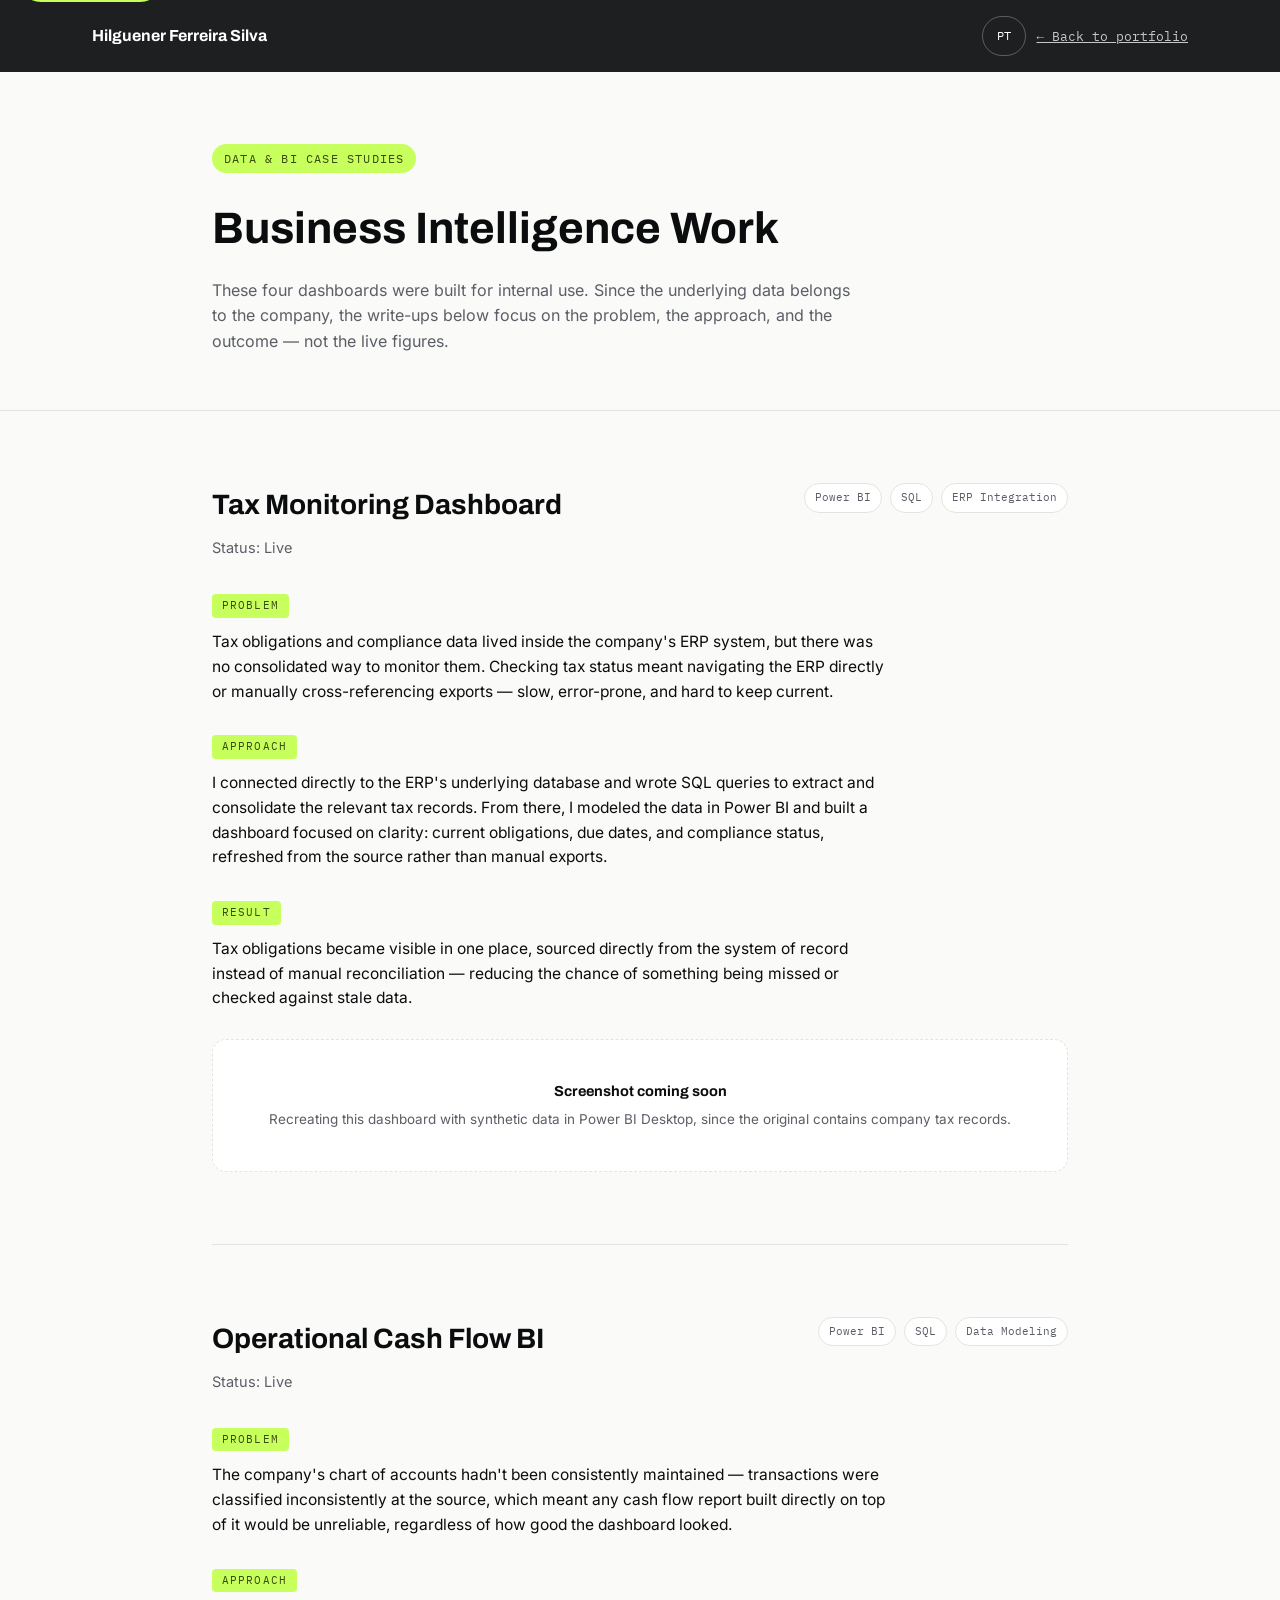
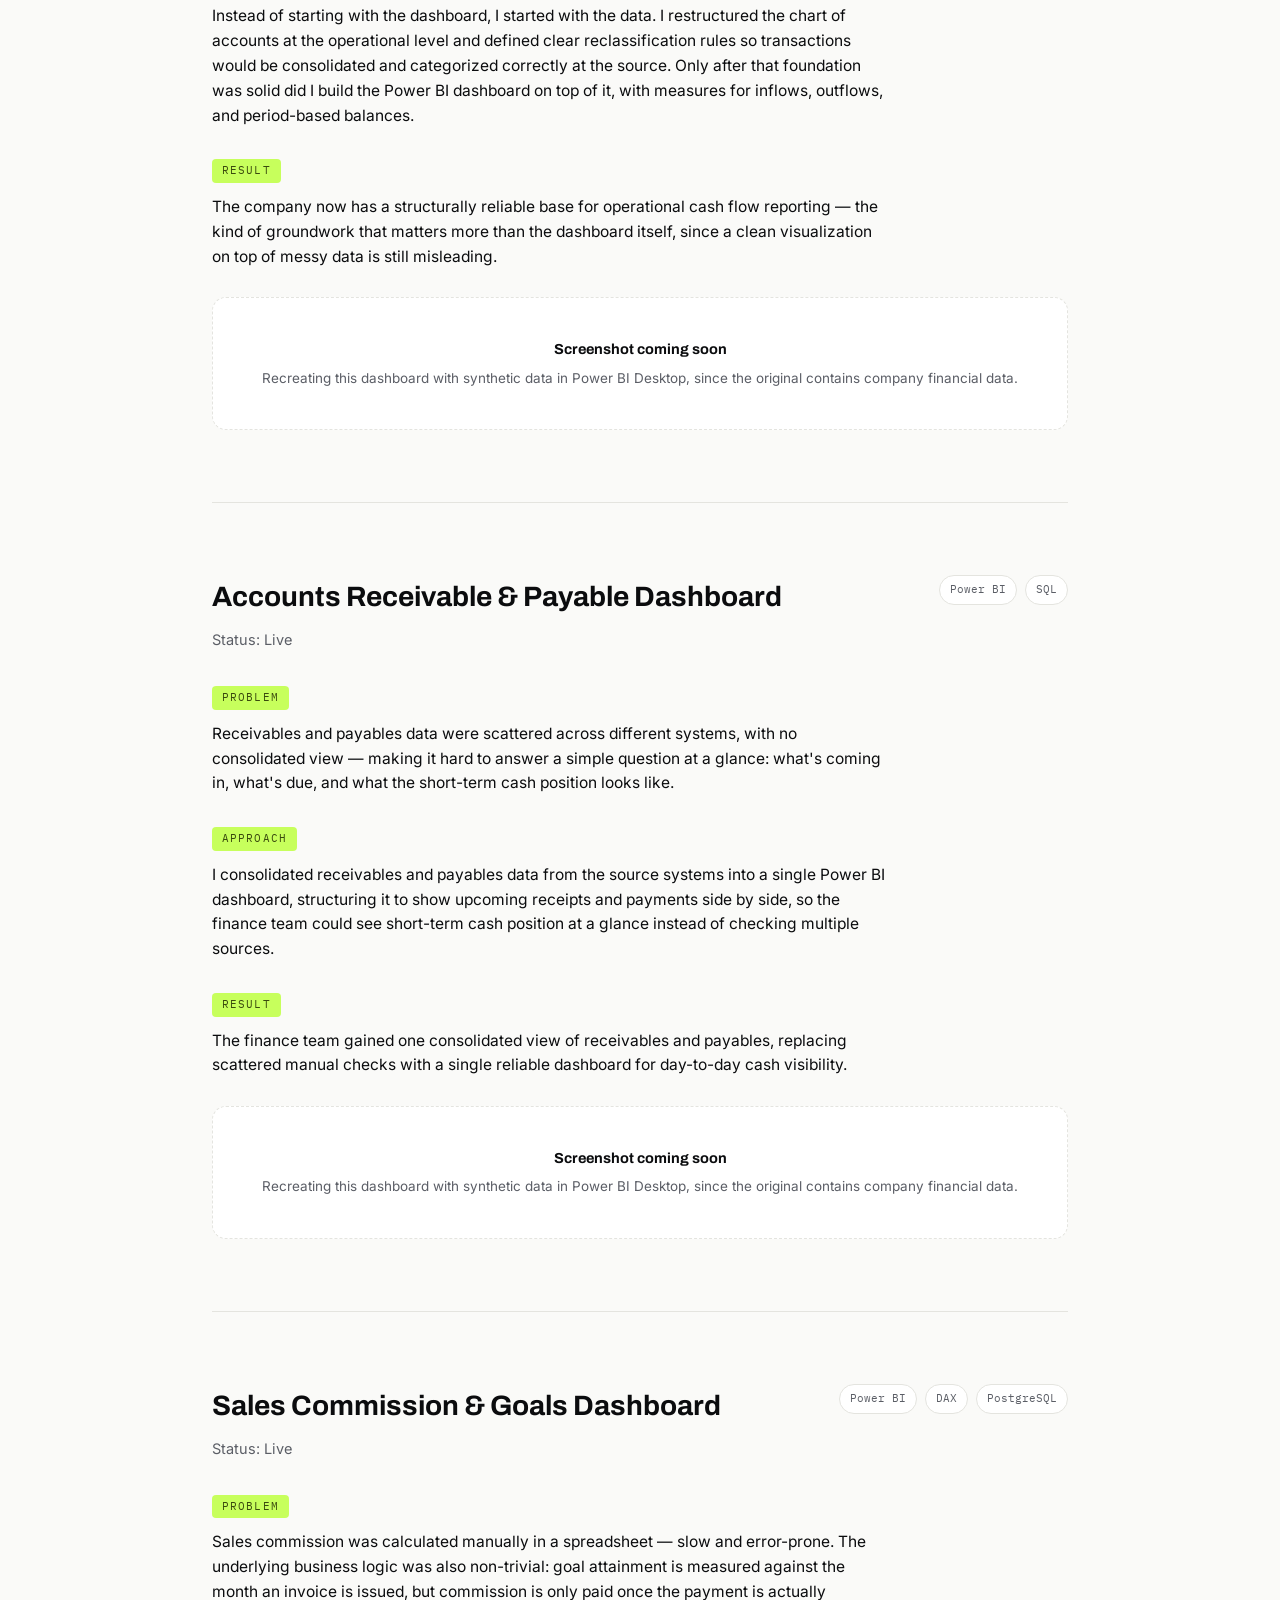
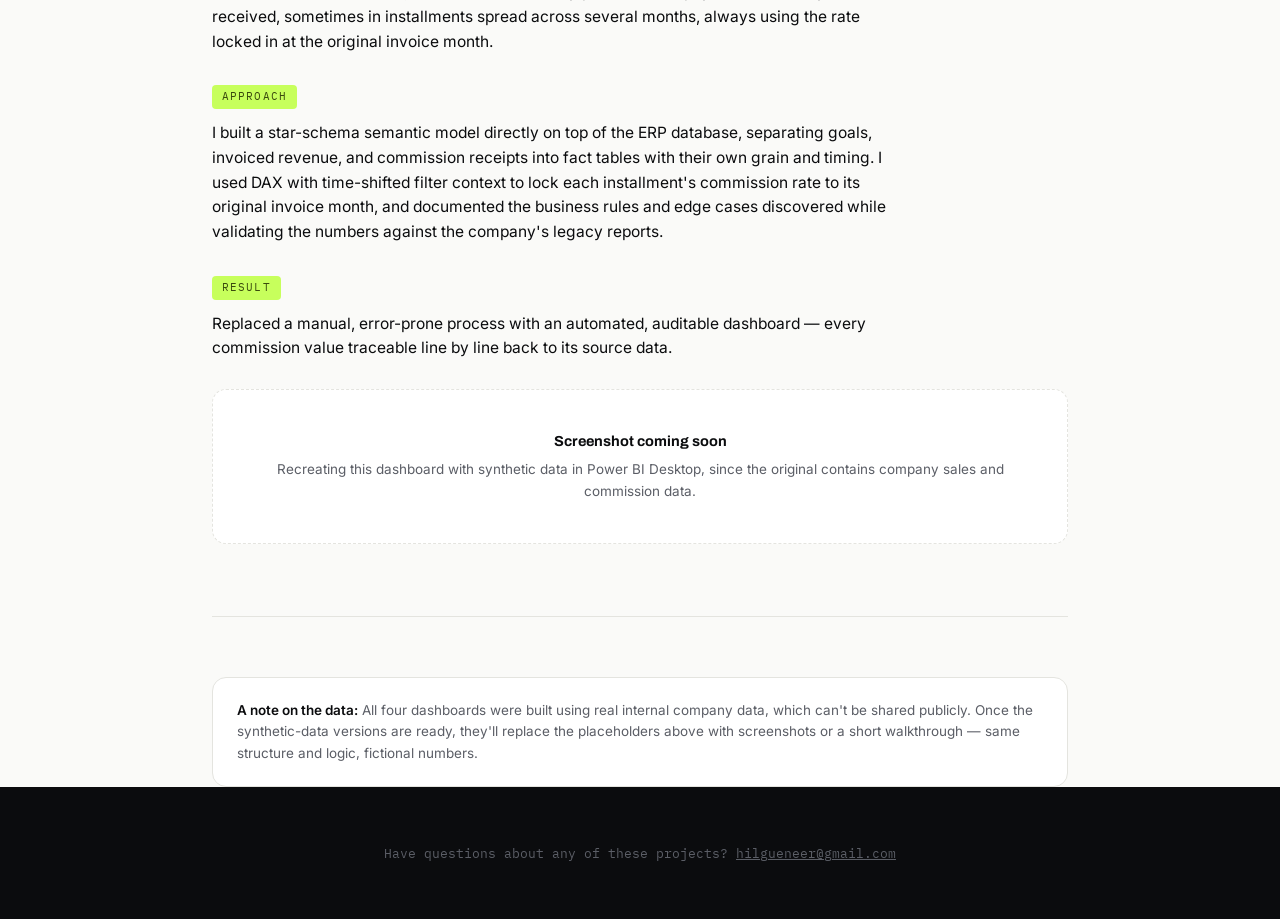
==== commit 1864bafe: "refactored project" ====
--- a/case-studies.html
+++ b/case-studies.html
@@ -1,737 +1,174 @@
 <!DOCTYPE html>
-
 <html lang="en">
-
 <head>
-
   <meta charset="UTF-8" />
-
   <meta name="viewport" content="width=device-width, initial-scale=1.0" />
-
+  <meta name="description" content="Case studies of BI and data engineering work by Hilguener Ferreira Silva." />
   <title>Case Studies — Hilguener Ferreira Silva</title>
 
-  <link rel="preconnect" href="https://fonts.googleapis.com">
+  <link rel="canonical" href="https://hilguener.dev/case-studies.html" />
+  <meta name="theme-color" content="#0b0c0e" />
+  <link rel="icon" href="favicon.svg" type="image/svg+xml" />
 
-  <link rel="preconnect" href="https://fonts.gstatic.com" crossorigin>
+  <meta property="og:type" content="website" />
+  <meta property="og:title" content="Case Studies — Hilguener Ferreira Silva" />
+  <meta property="og:description" content="Case studies of BI and data engineering work by Hilguener Ferreira Silva." />
+  <meta property="og:url" content="https://hilguener.dev/case-studies.html" />
+  <meta name="twitter:card" content="summary" />
+  <meta name="twitter:title" content="Case Studies — Hilguener Ferreira Silva" />
+  <meta name="twitter:description" content="Case studies of BI and data engineering work by Hilguener Ferreira Silva." />
 
-  <link
-    href="https://fonts.googleapis.com/css2?family=Archivo:wght@500;600;700;800&family=Inter:wght@400;500;600&family=IBM+Plex+Mono:wght@400;500&display=swap"
-    rel="stylesheet">
-
-  <style>
-    :root {
-
-      --ink: #0B0C0E;
-
-      --ink-soft: #5B5E66;
-
-      --paper: #FAFAF8;
-
-      --line: #E4E4DF;
-
-      --card: #FFFFFF;
-
-      --accent: #C7FF5C;
-
-      --accent-ink: #3A4A0E;
-
-      --max: 920px;
-
-    }
-
-    * {
-      box-sizing: border-box;
-    }
-
-    body {
-      margin: 0;
-      background: var(--paper);
-      color: var(--ink);
-      font-family: 'Inter', sans-serif;
-      line-height: 1.65;
-    }
-
-    .mono {
-      font-family: 'IBM Plex Mono', monospace;
-    }
-
-    h1,
-    h2,
-    h3 {
-      font-family: 'Archivo', sans-serif;
-      margin: 0;
-    }
-
-    a {
-      color: inherit;
-    }
-
-    .wrap {
-      max-width: var(--max);
-      margin: 0 auto;
-      padding: 0 32px;
-    }
-
-
-
-    nav {
-      position: sticky;
-      top: 0;
-      z-index: 50;
-      background: rgba(11, 12, 14, 0.92);
-      backdrop-filter: blur(8px);
-    }
-
-    nav .wrap {
-      max-width: 1160px;
-      display: flex;
-      align-items: center;
-      justify-content: space-between;
-      height: 72px;
-    }
-
-    .nav-name {
-      color: #fff;
-      font-family: 'Archivo';
-      font-weight: 700;
-      font-size: 16px;
-    }
-
-    .back-link {
-
-      font-family: 'IBM Plex Mono';
-      font-size: 12.5px;
-      color: rgba(255, 255, 255, 0.75);
-      text-decoration: none;
-
-      display: flex;
-      align-items: center;
-      gap: 6px;
-
-    }
-
-    .back-link:hover {
-      color: #fff;
-    }
-
-    .lang-btn {
-
-      font-family: 'IBM Plex Mono';
-      font-size: 12px;
-      letter-spacing: .04em;
-
-      background: transparent;
-      color: #fff;
-      padding: 9px 14px;
-      border-radius: 100px;
-
-      border: 1px solid rgba(255, 255, 255, .28);
-      cursor: pointer;
-      transition: all .15s ease;
-
-    }
-
-    .lang-btn:hover {
-      border-color: rgba(255, 255, 255, .6);
-    }
-
-
-
-    header.page-head {
-      padding: 72px 0 56px;
-      border-bottom: 1px solid var(--line);
-    }
-
-    .eyebrow {
-
-      font-family: 'IBM Plex Mono';
-      font-size: 12px;
-      text-transform: uppercase;
-      letter-spacing: 0.1em;
-
-      color: var(--accent-ink);
-      background: var(--accent);
-      display: inline-block;
-      padding: 5px 12px;
-      border-radius: 100px;
-      margin-bottom: 20px;
-
-    }
-
-    header.page-head h1 {
-      font-size: clamp(30px, 5vw, 44px);
-      margin-bottom: 14px;
-    }
-
-    header.page-head p {
-      color: var(--ink-soft);
-      font-size: 16px;
-      max-width: 640px;
-      margin: 0;
-    }
-
-
-
-    .case {
-      padding: 72px 0;
-      border-bottom: 1px solid var(--line);
-    }
-
-    .case:last-child {
-      border-bottom: none;
-    }
-
-    .case-top {
-      display: flex;
-      justify-content: space-between;
-      align-items: flex-start;
-      gap: 20px;
-      margin-bottom: 8px;
-      flex-wrap: wrap;
-    }
-
-    .case-top h2 {
-      font-size: clamp(22px, 3vw, 28px);
-    }
-
-    .case-tags {
-      display: flex;
-      gap: 8px;
-      flex-wrap: wrap;
-    }
-
-    .case-tags span {
-
-      font-family: 'IBM Plex Mono';
-      font-size: 11px;
-      background: var(--card);
-      border: 1px solid var(--line);
-
-      color: var(--ink-soft);
-      padding: 5px 10px;
-      border-radius: 100px;
-
-    }
-
-    .case-sub {
-      color: var(--ink-soft);
-      font-size: 14.5px;
-      margin: 6px 0 32px;
-    }
-
-
-
-    .block {
-      margin-bottom: 28px;
-    }
-
-    .block .label {
-
-      font-family: 'IBM Plex Mono';
-      font-size: 11px;
-      text-transform: uppercase;
-      letter-spacing: 0.1em;
-
-      color: var(--accent-ink);
-      background: var(--accent);
-      display: inline-block;
-      padding: 3px 10px;
-      border-radius: 4px;
-      margin-bottom: 12px;
-
-    }
-
-    .block p {
-      margin: 0;
-      font-size: 15.5px;
-      color: var(--ink);
-      max-width: 680px;
-    }
-
-    .block p+p {
-      margin-top: 10px;
-    }
-
-
-
-    .placeholder {
-
-      border: 1.5px dashed var(--line);
-      border-radius: 14px;
-      padding: 40px 24px;
-      text-align: center;
-
-      color: var(--ink-soft);
-      font-size: 13.5px;
-      margin-top: 8px;
-      background: var(--card);
-
-    }
-
-    .placeholder b {
-      display: block;
-      color: var(--ink);
-      font-size: 14.5px;
-      margin-bottom: 6px;
-      font-family: 'Archivo';
-    }
-
-
-
-    .disclaimer {
-
-      margin-top: 60px;
-      padding: 22px 24px;
-      border-radius: 14px;
-      background: var(--card);
-      border: 1px solid var(--line);
-
-      font-size: 13.5px;
-      color: var(--ink-soft);
-
-    }
-
-    .disclaimer b {
-      color: var(--ink);
-    }
-
-
-
-    footer {
-      padding: 56px 0;
-      text-align: center;
-      color: var(--ink-soft);
-      font-family: 'IBM Plex Mono';
-      font-size: 12.5px;
-    }
-
-    footer a {
-      text-decoration: underline;
-    }
-
-
-
-    @media (max-width:600px) {
-
-      header.page-head {
-        padding: 48px 0 40px;
-      }
-
-      .case {
-        padding: 48px 0;
-      }
-
-    }
-  </style>
-
+  <link rel="stylesheet" href="fonts/fonts.css" />
+  <link rel="stylesheet" href="styles.css" />
+  <script defer src="script.js"></script>
 </head>
 
-<body>
+<body class="case-study-page" data-page="case-studies">
+  <a class="skip-link" href="#main-content">Skip to content</a>
 
+  <nav class="site-nav" aria-label="Primary">
+    <div class="wrap">
+      <span class="nav-name">Hilguener Ferreira Silva</span>
+      <div class="nav-actions">
+        <button id="langToggle" class="lang-btn" type="button" aria-label="Switch to Portuguese">PT</button>
+        <a class="back-link" href="index.html" data-i18n="backLink">← Back to portfolio</a>
+      </div>
+    </div>
+  </nav>
 
+  <main id="main-content">
+    <header class="page-head">
+      <div class="wrap">
+        <span class="eyebrow" data-i18n="eyebrow">Data &amp; BI Case Studies</span>
+        <h1 data-i18n="pageTitle">Business Intelligence Work</h1>
+        <p data-i18n="pageIntro">These four dashboards were built for internal use. Since the underlying data belongs to the company, the write-ups below focus on the problem, the approach, and the outcome — not the live figures.</p>
+      </div>
+    </header>
 
-  <nav>
+    <section class="wrap">
 
-    <div class="wrap">
+      <article class="case">
+        <div class="case-top">
+          <h2 data-i18n="case1Title">Tax Monitoring Dashboard</h2>
+          <div class="case-tags"><span>Power BI</span><span>SQL</span><span>ERP Integration</span></div>
+        </div>
+        <p class="case-sub" data-i18n="caseStatusLive">Status: Live</p>
 
-      <span class="nav-name">Hilguener Ferreira Silva</span>
+        <div class="block">
+          <span class="label" data-i18n="labelProblem">Problem</span>
+          <p data-i18n="case1Problem">Tax obligations and compliance data lived inside the company's ERP system, but there was no consolidated way to monitor them. Checking tax status meant navigating the ERP directly or manually cross-referencing exports — slow, error-prone, and hard to keep current.</p>
+        </div>
 
-      <div style="display:flex;align-items:center;gap:10px;">
+        <div class="block">
+          <span class="label" data-i18n="labelApproach">Approach</span>
+          <p data-i18n="case1Approach">I connected directly to the ERP's underlying database and wrote SQL queries to extract and consolidate the relevant tax records. From there, I modeled the data in Power BI and built a dashboard focused on clarity: current obligations, due dates, and compliance status, refreshed from the source rather than manual exports.</p>
+        </div>
 
-        <button id="langToggle" class="lang-btn" type="button">PT</button>
+        <div class="block">
+          <span class="label" data-i18n="labelResult">Result</span>
+          <p data-i18n="case1Result">Tax obligations became visible in one place, sourced directly from the system of record instead of manual reconciliation — reducing the chance of something being missed or checked against stale data.</p>
+        </div>
 
-        <a class="back-link" href="index.html" data-i18n="backLink">← Back to portfolio</a>
+        <div class="placeholder">
+          <b data-i18n="placeholderTitle">Screenshot coming soon</b>
+          <span data-i18n="case1PlaceholderDesc">Recreating this dashboard with synthetic data in Power BI Desktop, since the original contains company tax records.</span>
+        </div>
+      </article>
 
+      <article class="case">
+        <div class="case-top">
+          <h2 data-i18n="case2Title">Operational Cash Flow BI</h2>
+          <div class="case-tags"><span>Power BI</span><span>SQL</span><span>Data Modeling</span></div>
+        </div>
+        <p class="case-sub" data-i18n="caseStatusLive">Status: Live</p>
+
+        <div class="block">
+          <span class="label" data-i18n="labelProblem">Problem</span>
+          <p data-i18n="case2Problem">The company's chart of accounts hadn't been consistently maintained — transactions were classified inconsistently at the source, which meant any cash flow report built directly on top of it would be unreliable, regardless of how good the dashboard looked.</p>
+        </div>
+
+        <div class="block">
+          <span class="label" data-i18n="labelApproach">Approach</span>
+          <p data-i18n="case2Approach">Instead of starting with the dashboard, I started with the data. I restructured the chart of accounts at the operational level and defined clear reclassification rules so transactions would be consolidated and categorized correctly at the source. Only after that foundation was solid did I build the Power BI dashboard on top of it, with measures for inflows, outflows, and period-based balances.</p>
+        </div>
+
+        <div class="block">
+          <span class="label" data-i18n="labelResult">Result</span>
+          <p data-i18n="case2Result">The company now has a structurally reliable base for operational cash flow reporting — the kind of groundwork that matters more than the dashboard itself, since a clean visualization on top of messy data is still misleading.</p>
+        </div>
+
+        <div class="placeholder">
+          <b data-i18n="placeholderTitle">Screenshot coming soon</b>
+          <span data-i18n="case2PlaceholderDesc">Recreating this dashboard with synthetic data in Power BI Desktop, since the original contains company financial data.</span>
+        </div>
+      </article>
+
+      <article class="case">
+        <div class="case-top">
+          <h2 data-i18n="case3Title">Accounts Receivable &amp; Payable Dashboard</h2>
+          <div class="case-tags"><span>Power BI</span><span>SQL</span></div>
+        </div>
+        <p class="case-sub" data-i18n="caseStatusLive">Status: Live</p>
+
+        <div class="block">
+          <span class="label" data-i18n="labelProblem">Problem</span>
+          <p data-i18n="case3Problem">Receivables and payables data were scattered across different systems, with no consolidated view — making it hard to answer a simple question at a glance: what's coming in, what's due, and what the short-term cash position looks like.</p>
+        </div>
+
+        <div class="block">
+          <span class="label" data-i18n="labelApproach">Approach</span>
+          <p data-i18n="case3Approach">I consolidated receivables and payables data from the source systems into a single Power BI dashboard, structuring it to show upcoming receipts and payments side by side, so the finance team could see short-term cash position at a glance instead of checking multiple sources.</p>
+        </div>
+
+        <div class="block">
+          <span class="label" data-i18n="labelResult">Result</span>
+          <p data-i18n="case3Result">The finance team gained one consolidated view of receivables and payables, replacing scattered manual checks with a single reliable dashboard for day-to-day cash visibility.</p>
+        </div>
+
+        <div class="placeholder">
+          <b data-i18n="placeholderTitle">Screenshot coming soon</b>
+          <span data-i18n="case3PlaceholderDesc">Recreating this dashboard with synthetic data in Power BI Desktop, since the original contains company financial data.</span>
+        </div>
+      </article>
+
+      <article class="case">
+        <div class="case-top">
+          <h2 data-i18n="case4Title">Sales Commission &amp; Goals Dashboard</h2>
+          <div class="case-tags"><span>Power BI</span><span>DAX</span><span>PostgreSQL</span></div>
+        </div>
+        <p class="case-sub" data-i18n="caseStatusLive">Status: Live</p>
+
+        <div class="block">
+          <span class="label" data-i18n="labelProblem">Problem</span>
+          <p data-i18n="case4Problem">Sales commission was calculated manually in a spreadsheet — slow and error-prone. The underlying business logic was also non-trivial: goal attainment is measured against the month an invoice is issued, but commission is only paid once the payment is actually received, sometimes in installments spread across several months, always using the rate locked in at the original invoice month.</p>
+        </div>
+
+        <div class="block">
+          <span class="label" data-i18n="labelApproach">Approach</span>
+          <p data-i18n="case4Approach">I built a star-schema semantic model directly on top of the ERP database, separating goals, invoiced revenue, and commission receipts into fact tables with their own grain and timing. I used DAX with time-shifted filter context to lock each installment's commission rate to its original invoice month, and documented the business rules and edge cases discovered while validating the numbers against the company's legacy reports.</p>
+        </div>
+
+        <div class="block">
+          <span class="label" data-i18n="labelResult">Result</span>
+          <p data-i18n="case4Result">Replaced a manual, error-prone process with an automated, auditable dashboard — every commission value traceable line by line back to its source data.</p>
+        </div>
+
+        <div class="placeholder">
+          <b data-i18n="placeholderTitle">Screenshot coming soon</b>
+          <span data-i18n="case4PlaceholderDesc">Recreating this dashboard with synthetic data in Power BI Desktop, since the original contains company sales and commission data.</span>
+        </div>
+      </article>
+
+      <div class="disclaimer">
+        <b data-i18n="disclaimerLabel">A note on the data:</b>
+        <span data-i18n="disclaimerText"> All four dashboards were built using real internal company data, which can't be shared publicly. Once the synthetic-data versions are ready, they'll replace the placeholders above with screenshots or a short walkthrough — same structure and logic, fictional numbers.</span>
       </div>
 
-    </div>
+    </section>
 
-  </nav>
-
-
-
-  <header class="page-head">
-
-    <div class="wrap">
-
-      <span class="eyebrow" data-i18n="eyebrow">Data &amp; BI Case Studies</span>
-
-      <h1 data-i18n="pageTitle">Business Intelligence Work</h1>
-
-      <p data-i18n="pageIntro">These two dashboards were built for internal use. Since the underlying data belongs to
-        the company, the write-ups below focus on the problem, the approach, and the outcome — not the live figures.</p>
-
-    </div>
-
-  </header>
-
-
-
-  <section class="wrap">
-
-
-
-    <article class="case">
-
-      <div class="case-top">
-
-        <h2 data-i18n="case1Title">Tax Monitoring Dashboard</h2>
-
-        <div class="case-tags"><span>Power BI</span><span>SQL</span><span>ERP Integration</span></div>
-
-      </div>
-
-      <p class="case-sub" data-i18n="statusLive">Status: Live — in active use internally</p>
-
-
-
-      <div class="block">
-
-        <span class="label" data-i18n="labelProblem">Problem</span>
-
-        <p data-i18n="case1Problem">Tax obligations and compliance data lived inside the company's ERP system, but there
-          was no consolidated way to monitor them. Checking tax status meant navigating the ERP directly or manually
-          cross-referencing exports — slow, error-prone, and hard to keep current.</p>
-
-      </div>
-
-
-
-      <div class="block">
-
-        <span class="label" data-i18n="labelApproach">Approach</span>
-
-        <p data-i18n="case1Approach">I connected directly to the ERP's underlying database and wrote SQL queries to
-          extract and consolidate the relevant tax records. From there, I modeled the data in Power BI and built a
-          dashboard focused on clarity: current obligations, due dates, and compliance status, refreshed from the source
-          rather than manual exports.</p>
-
-      </div>
-
-
-
-      <div class="block">
-
-        <span class="label" data-i18n="labelResult">Result</span>
-
-        <p data-i18n="case1Result">Tax obligations became visible in one place, sourced directly from the system of
-          record instead of manual reconciliation — reducing the chance of something being missed or checked against
-          stale data.</p>
-
-      </div>
-
-
-
-      <div class="placeholder">
-
-        <b data-i18n="placeholderTitle">Screenshot coming soon</b>
-
-        <span data-i18n="case1PlaceholderDesc">Recreating this dashboard with synthetic data in Power BI Desktop, since
-          the original contains company tax records.</span>
-
-      </div>
-
-    </article>
-
-
-
-    <article class="case">
-
-      <div class="case-top">
-
-        <h2 data-i18n="case2Title">Operational Cash Flow BI</h2>
-
-        <div class="case-tags"><span>Power BI</span><span>SQL</span><span>Data Modeling</span></div>
-
-      </div>
-
-      <p class="case-sub" data-i18n="statusLive">Status: Live — in active use internally</p>
-
-
-
-      <div class="block">
-
-        <span class="label" data-i18n="labelProblem">Problem</span>
-
-        <p data-i18n="case2Problem">The company's chart of accounts hadn't been consistently maintained — transactions
-          were classified inconsistently at the source, which meant any cash flow report built directly on top of it
-          would be unreliable, regardless of how good the dashboard looked.</p>
-
-      </div>
-
-
-
-      <div class="block">
-
-        <span class="label" data-i18n="labelApproach">Approach</span>
-
-        <p data-i18n="case2Approach">Instead of starting with the dashboard, I started with the data. I restructured the
-          chart of accounts at the operational level and defined clear reclassification rules so transactions would be
-          consolidated and categorized correctly at the source. Only after that foundation was solid did I build the
-          Power BI dashboard on top of it, with measures for inflows, outflows, and period-based balances.</p>
-
-      </div>
-
-
-
-      <div class="block">
-
-        <span class="label" data-i18n="labelResult">Result</span>
-
-        <p data-i18n="case2Result">The company now has a structurally reliable base for operational cash flow reporting
-          — the kind of groundwork that matters more than the dashboard itself, since a clean visualization on top of
-          messy data is still misleading.</p>
-
-      </div>
-
-
-
-      <div class="placeholder">
-
-        <b data-i18n="placeholderTitle">Screenshot coming soon</b>
-
-        <span data-i18n="case2PlaceholderDesc">Recreating this dashboard with synthetic data in Power BI Desktop, since
-          the original contains company financial data.</span>
-
-      </div>
-
-    </article>
-
-    <article class="case">
-    <div class="case-top">
-      <h2 data-i18n="case3Title">Accounts Receivable &amp; Payable Dashboard</h2>
-      <div class="case-tags"><span>Power BI</span><span>SQL</span></div>
-    </div>
-    <p class="case-sub" data-i18n="statusLive">Status: Live — in active use internally</p>
-
-    <div class="block">
-      <span class="label" data-i18n="labelProblem">Problem</span>
-      <p data-i18n="case3Problem">Receivables and payables data were scattered across different systems, with no consolidated view — making it hard to answer a simple question at a glance: what's coming in, what's due, and what the short-term cash position looks like.</p>
-    </div>
-
-    <div class="block">
-      <span class="label" data-i18n="labelApproach">Approach</span>
-      <p data-i18n="case3Approach">I consolidated receivables and payables data from the source systems into a single Power BI dashboard, structuring it to show upcoming receipts and payments side by side, so the finance team could see short-term cash position at a glance instead of checking multiple sources.</p>
-    </div>
-
-    <div class="block">
-      <span class="label" data-i18n="labelResult">Result</span>
-      <p data-i18n="case3Result">The finance team gained one consolidated view of receivables and payables, replacing scattered manual checks with a single reliable dashboard for day-to-day cash visibility.</p>
-    </div>
-
-    <div class="placeholder">
-      <b data-i18n="placeholderTitle">Screenshot coming soon</b>
-      <span data-i18n="case3PlaceholderDesc">Recreating this dashboard with synthetic data in Power BI Desktop, since the original contains company financial data.</span>
-    </div>
-  </article>
-
-
-
-    <div class="disclaimer">
-
-      <b data-i18n="disclaimerLabel">A note on the data:</b>
-
-      <span data-i18n="disclaimerText"> Both dashboards were built using real internal company data, which can't be
-        shared publicly. Once the synthetic-data versions are ready, they'll replace the placeholders above with
-        screenshots or a short walkthrough — same structure and logic, fictional numbers.</span>
-
-    </div>
-
-  </section>
-
-
-
-  <footer>
-
-    <span data-i18n="footerText">Have questions about either project?</span> <a
-      href="mailto:hilgueneer@gmail.com">hilgueneer@gmail.com</a>
-
-  </footer>
-
-
-
-  <script>
-
-    var i18n = {
-
-      backLink: { en: "← Back to portfolio", pt: "← Voltar ao portfólio" },
-
-      eyebrow: { en: "Data &amp; BI Case Studies", pt: "Estudos de Caso — Dados &amp; BI" },
-
-      pageTitle: { en: "Business Intelligence Work", pt: "Trabalho de Business Intelligence" },
-
-      pageIntro: {
-
-        en: "These two dashboards were built for internal use. Since the underlying data belongs to the company, the write-ups below focus on the problem, the approach, and the outcome — not the live figures.",
-
-        pt: "Esses dois dashboards foram construídos para uso interno. Como os dados pertencem à empresa, os textos abaixo focam no problema, na abordagem e no resultado — não nos números reais."
-
-      },
-
-
-
-      statusLive: { en: "Status: Live — in active use internally", pt: "Status: Ativo — em uso interno" },
-
-      labelProblem: { en: "Problem", pt: "Problema" },
-
-      labelApproach: { en: "Approach", pt: "Abordagem" },
-
-      labelResult: { en: "Result", pt: "Resultado" },
-
-      placeholderTitle: { en: "Screenshot coming soon", pt: "Print em breve" },
-
-
-
-      case1Title: { en: "Tax Monitoring Dashboard", pt: "Dashboard de Monitoramento Fiscal" },
-
-      case1Problem: {
-
-        en: "Tax obligations and compliance data lived inside the company's ERP system, but there was no consolidated way to monitor them. Checking tax status meant navigating the ERP directly or manually cross-referencing exports — slow, error-prone, and hard to keep current.",
-
-        pt: "As obrigações fiscais e os dados de conformidade estavam dentro do sistema ERP da empresa, mas não havia uma forma consolidada de monitorá-los. Verificar o status fiscal significava navegar diretamente no ERP ou cruzar exportações manualmente — lento, sujeito a erros e difícil de manter atualizado."
-
-      },
-
-      case1Approach: {
-
-        en: "I connected directly to the ERP's underlying database and wrote SQL queries to extract and consolidate the relevant tax records. From there, I modeled the data in Power BI and built a dashboard focused on clarity: current obligations, due dates, and compliance status, refreshed from the source rather than manual exports.",
-
-        pt: "Conectei diretamente ao banco de dados do ERP e escrevi consultas SQL para extrair e consolidar os registros fiscais relevantes. A partir disso, modelei os dados no Power BI e construí um dashboard focado em clareza: obrigações atuais, prazos e status de conformidade, atualizados direto da fonte em vez de exportações manuais."
-
-      },
-
-      case1Result: {
-
-        en: "Tax obligations became visible in one place, sourced directly from the system of record instead of manual reconciliation — reducing the chance of something being missed or checked against stale data.",
-
-        pt: "As obrigações fiscais passaram a ficar visíveis em um só lugar, direto da fonte de dados oficial em vez de conciliação manual — reduzindo a chance de algo passar despercebido ou ser verificado com dado desatualizado."
-
-      },
-
-      case1PlaceholderDesc: {
-
-        en: "Recreating this dashboard with synthetic data in Power BI Desktop, since the original contains company tax records.",
-
-        pt: "Recriando este dashboard com dado sintético no Power BI Desktop, já que o original contém registros fiscais reais da empresa."
-
-      },
-
-
-
-      case2Title: { en: "Operational Cash Flow BI", pt: "BI de Fluxo de Caixa Operacional" },
-
-      case2Problem: {
-
-        en: "The company's chart of accounts hadn't been consistently maintained — transactions were classified inconsistently at the source, which meant any cash flow report built directly on top of it would be unreliable, regardless of how good the dashboard looked.",
-
-        pt: "O plano de contas da empresa não vinha sendo mantido de forma consistente — as transações eram classificadas de maneira inconsistente na origem, o que tornava qualquer relatório de fluxo de caixa construído em cima disso pouco confiável, por melhor que o dashboard parecesse."
-
-      },
-
-      case2Approach: {
-
-        en: "Instead of starting with the dashboard, I started with the data. I restructured the chart of accounts at the operational level and defined clear reclassification rules so transactions would be consolidated and categorized correctly at the source. Only after that foundation was solid did I build the Power BI dashboard on top of it, with measures for inflows, outflows, and period-based balances.",
-
-        pt: "Em vez de começar pelo dashboard, comecei pelos dados. Reestruturei o plano de contas no nível operacional e defini regras claras de reclassificação para que as transações fossem consolidadas e categorizadas corretamente na origem. Só depois que essa base ficou sólida construí o dashboard no Power BI, com medidas de entradas, saídas e saldos por período."
-
-      },
-
-      case2Result: {
-
-        en: "The company now has a structurally reliable base for operational cash flow reporting — the kind of groundwork that matters more than the dashboard itself, since a clean visualization on top of messy data is still misleading.",
-
-        pt: "A empresa agora tem uma base estruturalmente confiável para o relatório de fluxo de caixa operacional — o tipo de trabalho de base que importa mais do que o dashboard em si, já que uma visualização bonita em cima de dado bagunçado ainda engana."
-
-      },
-
-      case2PlaceholderDesc: {
-
-        en: "Recreating this dashboard with synthetic data in Power BI Desktop, since the original contains company financial data.",
-
-        pt: "Recriando este dashboard com dado sintético no Power BI Desktop, já que o original contém dados financeiros reais da empresa."
-
-      },
-
-      case3Title: { en:"Accounts Receivable &amp; Payable Dashboard", pt:"Painel de Contas a Receber e a Pagar" },
-    case3Problem: {
-      en:"Receivables and payables data were scattered across different systems, with no consolidated view — making it hard to answer a simple question at a glance: what's coming in, what's due, and what the short-term cash position looks like.",
-      pt:"Os dados de contas a receber e a pagar estavam espalhados em sistemas diferentes, sem uma visão consolidada — o que dificultava responder, de forma rápida, uma pergunta simples: o que está entrando, o que está vencendo, e qual a posição de caixa no curto prazo."
-    },
-    case3Approach: {
-      en:"I consolidated receivables and payables data from the source systems into a single Power BI dashboard, structuring it to show upcoming receipts and payments side by side, so the finance team could see short-term cash position at a glance instead of checking multiple sources.",
-      pt:"Consolidei os dados de contas a receber e a pagar dos sistemas de origem em um único dashboard no Power BI, estruturado para mostrar recebimentos e pagamentos futuros lado a lado, permitindo que o time financeiro visse a posição de caixa de curto prazo rapidamente, em vez de checar várias fontes."
-    },
-    case3Result: {
-      en:"The finance team gained one consolidated view of receivables and payables, replacing scattered manual checks with a single reliable dashboard for day-to-day cash visibility.",
-      pt:"O time financeiro passou a ter uma visão única e consolidada de contas a receber e a pagar, substituindo checagens manuais espalhadas por um dashboard confiável para acompanhar o caixa no dia a dia."
-    },
-    case3PlaceholderDesc: {
-      en:"Recreating this dashboard with synthetic data in Power BI Desktop, since the original contains company financial data.",
-      pt:"Recriando este dashboard com dado sintético no Power BI Desktop, já que o original contém dados financeiros reais da empresa."
-    },
-
-
-
-      disclaimerLabel: { en: "A note on the data:", pt: "Uma observação sobre os dados:" },
-
-      disclaimerText: {
-
-        en: " Both dashboards were built using real internal company data, which can't be shared publicly. Once the synthetic-data versions are ready, they'll replace the placeholders above with screenshots or a short walkthrough — same structure and logic, fictional numbers.",
-
-        pt: " Os dois dashboards foram construídos usando dados internos reais da empresa, que não podem ser compartilhados publicamente. Quando as versões com dado sintético estiverem prontas, elas vão substituir os placeholders acima por prints ou um vídeo curto — mesma estrutura e lógica, números fictícios."
-
-      },
-
-
-
-      footerText: { en: "Have questions about either project?", pt: "Tem dúvidas sobre algum dos projetos?" }
-
-    };
-
-
-
-    var currentLang = "en";
-
-
-
-    function applyLang(lang) {
-
-      document.documentElement.lang = (lang === "en") ? "en" : "pt-BR";
-
-      document.querySelectorAll("[data-i18n]").forEach(function (el) {
-
-        var key = el.getAttribute("data-i18n");
-
-        if (i18n[key] && i18n[key][lang] !== undefined) {
-
-          el.innerHTML = i18n[key][lang];
-
-        }
-
-      });
-
-      document.getElementById("langToggle").textContent = (lang === "en") ? "PT" : "EN";
-
-      currentLang = lang;
-
-    }
-
-
-
-    document.getElementById("langToggle").addEventListener("click", function () {
-
-      applyLang(currentLang === "en" ? "pt" : "en");
-
-    });
-
-
-
-    applyLang("en");
-
-  </script>
-
-
-
+    <footer class="case-study-footer">
+      <span data-i18n="footerText">Have questions about any of these projects?</span> <a href="mailto:hilgueneer@gmail.com">hilgueneer@gmail.com</a>
+    </footer>
+  </main>
 </body>
-
 </html>
--- a/fonts/fonts.css
+++ b/fonts/fonts.css
@@ -0,0 +1,70 @@
+/* Self-hosted subset (latin + latin-ext) of Archivo, Inter, and IBM Plex Mono.
+   Archivo and Inter are variable fonts served as a single file per subset;
+   the weight range below tells the browser which instance to render. */
+
+@font-face {
+  font-family: "Archivo";
+  font-style: normal;
+  font-weight: 500 800;
+  font-display: swap;
+  src: url("archivo-latin.woff2") format("woff2");
+  unicode-range: U+0000-00FF, U+0131, U+0152-0153, U+02BB-02BC, U+02C6, U+02DA, U+02DC, U+2000-206F, U+2122, U+2191, U+2193, U+2212, U+2215, U+FEFF, U+FFFD;
+}
+@font-face {
+  font-family: "Archivo";
+  font-style: normal;
+  font-weight: 500 800;
+  font-display: swap;
+  src: url("archivo-latin-ext.woff2") format("woff2");
+  unicode-range: U+0100-024F, U+0259, U+1E00-1EFF, U+2020, U+20A0-20AB, U+20AD-20CF, U+2113, U+2C60-2C7F, U+A720-A7FF;
+}
+
+@font-face {
+  font-family: "Inter";
+  font-style: normal;
+  font-weight: 400 600;
+  font-display: swap;
+  src: url("inter-latin.woff2") format("woff2");
+  unicode-range: U+0000-00FF, U+0131, U+0152-0153, U+02BB-02BC, U+02C6, U+02DA, U+02DC, U+2000-206F, U+2122, U+2191, U+2193, U+2212, U+2215, U+FEFF, U+FFFD;
+}
+@font-face {
+  font-family: "Inter";
+  font-style: normal;
+  font-weight: 400 600;
+  font-display: swap;
+  src: url("inter-latin-ext.woff2") format("woff2");
+  unicode-range: U+0100-024F, U+0259, U+1E00-1EFF, U+2020, U+20A0-20AB, U+20AD-20CF, U+2113, U+2C60-2C7F, U+A720-A7FF;
+}
+
+@font-face {
+  font-family: "IBM Plex Mono";
+  font-style: normal;
+  font-weight: 400;
+  font-display: swap;
+  src: url("plexmono-400-latin.woff2") format("woff2");
+  unicode-range: U+0000-00FF, U+0131, U+0152-0153, U+02BB-02BC, U+02C6, U+02DA, U+02DC, U+2000-206F, U+2122, U+2191, U+2193, U+2212, U+2215, U+FEFF, U+FFFD;
+}
+@font-face {
+  font-family: "IBM Plex Mono";
+  font-style: normal;
+  font-weight: 400;
+  font-display: swap;
+  src: url("plexmono-400-latin-ext.woff2") format("woff2");
+  unicode-range: U+0100-024F, U+0259, U+1E00-1EFF, U+2020, U+20A0-20AB, U+20AD-20CF, U+2113, U+2C60-2C7F, U+A720-A7FF;
+}
+@font-face {
+  font-family: "IBM Plex Mono";
+  font-style: normal;
+  font-weight: 500;
+  font-display: swap;
+  src: url("plexmono-500-latin.woff2") format("woff2");
+  unicode-range: U+0000-00FF, U+0131, U+0152-0153, U+02BB-02BC, U+02C6, U+02DA, U+02DC, U+2000-206F, U+2122, U+2191, U+2193, U+2212, U+2215, U+FEFF, U+FFFD;
+}
+@font-face {
+  font-family: "IBM Plex Mono";
+  font-style: normal;
+  font-weight: 500;
+  font-display: swap;
+  src: url("plexmono-500-latin-ext.woff2") format("woff2");
+  unicode-range: U+0100-024F, U+0259, U+1E00-1EFF, U+2020, U+20A0-20AB, U+20AD-20CF, U+2113, U+2C60-2C7F, U+A720-A7FF;
+}
--- a/styles.css
+++ b/styles.css
@@ -0,0 +1,973 @@
+:root {
+  --ink: #0b0c0e;
+  --ink-soft: #5b5e66;
+  --paper: #fafaf8;
+  --line: #e4e4df;
+  --card: #ffffff;
+  --accent: #c7ff5c;
+  --accent-ink: #3a4a0e;
+  --max: 1160px;
+  --max-case: 920px;
+  --radius-lg: 20px;
+  --radius-md: 16px;
+  --radius-sm: 100px;
+}
+
+* {
+  box-sizing: border-box;
+}
+
+html {
+  scroll-behavior: smooth;
+  scroll-padding-top: 88px;
+}
+
+body {
+  margin: 0;
+  background: var(--paper);
+  color: var(--ink);
+  font-family: "Inter", -apple-system, BlinkMacSystemFont, "Segoe UI", Roboto, sans-serif;
+  line-height: 1.6;
+}
+
+img {
+  display: block;
+  max-width: 100%;
+}
+
+button,
+input,
+textarea,
+select {
+  font: inherit;
+}
+
+a {
+  color: inherit;
+}
+
+main {
+  display: block;
+}
+
+.skip-link {
+  position: absolute;
+  left: 1rem;
+  top: -3rem;
+  z-index: 100;
+  padding: 0.75rem 1rem;
+  border-radius: 999px;
+  background: var(--accent);
+  color: var(--accent-ink);
+  text-decoration: none;
+  font-weight: 700;
+  transition: top 0.2s ease;
+}
+
+.skip-link:focus {
+  top: 1rem;
+}
+
+.sr-only {
+  position: absolute;
+  width: 1px;
+  height: 1px;
+  padding: 0;
+  margin: -1px;
+  overflow: hidden;
+  clip: rect(0, 0, 0, 0);
+  white-space: nowrap;
+  border: 0;
+}
+
+.wrap {
+  max-width: var(--max);
+  margin: 0 auto;
+  padding: 0 32px;
+}
+
+.case-study-page .wrap {
+  max-width: var(--max-case);
+}
+
+.case-study-page .site-nav .wrap {
+  max-width: var(--max);
+}
+
+h1,
+h2,
+h3 {
+  font-family: "Archivo", -apple-system, BlinkMacSystemFont, "Segoe UI", Roboto, sans-serif;
+  margin: 0;
+}
+
+:focus-visible {
+  outline: 3px solid var(--accent);
+  outline-offset: 3px;
+}
+
+.site-nav {
+  position: sticky;
+  top: 0;
+  z-index: 50;
+  background: rgba(11, 12, 14, 0.92);
+  backdrop-filter: blur(8px);
+}
+
+.site-nav .wrap {
+  position: relative;
+  display: flex;
+  align-items: center;
+  justify-content: space-between;
+  min-height: 72px;
+  gap: 12px;
+}
+
+.nav-toggle {
+  display: none;
+  align-items: center;
+  justify-content: center;
+  width: 40px;
+  height: 40px;
+  flex-shrink: 0;
+  background: transparent;
+  border: 1px solid rgba(255, 255, 255, 0.28);
+  border-radius: 10px;
+  cursor: pointer;
+}
+
+.nav-toggle-bars {
+  position: relative;
+  width: 18px;
+  height: 2px;
+  background: #fff;
+  border-radius: 2px;
+}
+
+.nav-toggle-bars::before,
+.nav-toggle-bars::after {
+  content: "";
+  position: absolute;
+  left: 0;
+  width: 18px;
+  height: 2px;
+  background: #fff;
+  border-radius: 2px;
+  transition: transform 0.2s ease;
+}
+
+.nav-toggle-bars::before {
+  top: -6px;
+}
+
+.nav-toggle-bars::after {
+  top: 6px;
+}
+
+.nav-toggle[aria-expanded="true"] .nav-toggle-bars {
+  background: transparent;
+}
+
+.nav-toggle[aria-expanded="true"] .nav-toggle-bars::before {
+  transform: translateY(6px) rotate(45deg);
+}
+
+.nav-toggle[aria-expanded="true"] .nav-toggle-bars::after {
+  transform: translateY(-6px) rotate(-45deg);
+}
+
+.nav-name {
+  color: #fff;
+  font-family: "Archivo", sans-serif;
+  font-weight: 700;
+  font-size: 16px;
+  white-space: nowrap;
+  overflow: hidden;
+  text-overflow: ellipsis;
+  min-width: 0;
+}
+
+.nav-links {
+  display: flex;
+  gap: 28px;
+  list-style: none;
+  margin: 0;
+  padding: 0;
+}
+
+.nav-links a {
+  color: rgba(255, 255, 255, 0.72);
+  font-size: 14px;
+  font-weight: 500;
+  text-decoration: none;
+  transition: color 0.15s ease;
+}
+
+.nav-links a:hover,
+.nav-links a:focus-visible {
+  color: #fff;
+}
+
+.nav-actions {
+  display: flex;
+  gap: 10px;
+  align-items: center;
+  flex-shrink: 0;
+}
+
+.nav-btn,
+.lang-btn {
+  border: 1px solid transparent;
+  cursor: pointer;
+  text-decoration: none;
+  transition:
+    transform 0.2s ease,
+    border-color 0.2s ease,
+    background-color 0.2s ease;
+}
+
+.nav-btn {
+  font-family: "IBM Plex Mono", monospace;
+  font-size: 12px;
+  text-transform: uppercase;
+  letter-spacing: 0.06em;
+  background: var(--accent);
+  color: var(--accent-ink);
+  padding: 10px 16px;
+  border-radius: 999px;
+  font-weight: 500;
+}
+
+.nav-btn:hover,
+.nav-btn:focus-visible {
+  transform: translateY(-1px);
+}
+
+.lang-btn {
+  font-family: "IBM Plex Mono", monospace;
+  font-size: 12px;
+  letter-spacing: 0.04em;
+  background: transparent;
+  color: #fff;
+  padding: 9px 14px;
+  border-radius: 999px;
+  border-color: rgba(255, 255, 255, 0.28);
+}
+
+.lang-btn:hover,
+.lang-btn:focus-visible {
+  border-color: rgba(255, 255, 255, 0.6);
+}
+
+.back-link {
+  font-family: "IBM Plex Mono", monospace;
+  font-size: 12.5px;
+  color: rgba(255, 255, 255, 0.75);
+  display: flex;
+  align-items: center;
+  gap: 6px;
+}
+
+.back-link:hover,
+.back-link:focus-visible {
+  color: #fff;
+}
+
+.hero {
+  background: var(--ink);
+  color: #fff;
+  padding: 64px 0 90px;
+}
+
+.hero-top {
+  display: flex;
+  gap: 44px;
+  align-items: center;
+  margin-bottom: 56px;
+  flex-wrap: wrap;
+}
+
+.avatar {
+  width: 132px;
+  height: 132px;
+  border-radius: 24px;
+  flex-shrink: 0;
+  background: linear-gradient(150deg, #3a4a0e, #c7ff5c 130%);
+  display: flex;
+  align-items: center;
+  justify-content: center;
+  font-family: "Archivo", sans-serif;
+  font-weight: 800;
+  font-size: 44px;
+  color: #0b0c0e;
+}
+
+.hero-id {
+  flex: 1 1 240px;
+  min-width: 0;
+}
+
+.hero-id .eyebrow {
+  font-family: "IBM Plex Mono", monospace;
+  font-size: 12px;
+  text-transform: uppercase;
+  letter-spacing: 0.1em;
+  color: var(--accent);
+  margin-bottom: 10px;
+  display: block;
+}
+
+.hero-id h1 {
+  font-size: clamp(30px, 4vw, 42px);
+  color: #fff;
+}
+
+.hero-id p {
+  color: rgba(255, 255, 255, 0.6);
+  font-size: 15px;
+  margin: 10px 0 0;
+  max-width: 420px;
+}
+
+.headline {
+  font-size: clamp(46px, 8vw, 104px);
+  font-weight: 800;
+  text-transform: uppercase;
+  line-height: 0.96;
+  letter-spacing: -0.01em;
+}
+
+.headline .accent-word {
+  color: var(--accent);
+}
+
+.hero-sub {
+  display: flex;
+  justify-content: space-between;
+  align-items: flex-end;
+  gap: 32px;
+  margin-top: 32px;
+  flex-wrap: wrap;
+}
+
+.hero-sub p {
+  max-width: 440px;
+  color: rgba(255, 255, 255, 0.68);
+  font-size: 16px;
+  margin: 0;
+}
+
+.hero-tags {
+  display: flex;
+  gap: 10px;
+  flex-wrap: wrap;
+}
+
+.hero-tags span {
+  font-family: "IBM Plex Mono", monospace;
+  font-size: 12px;
+  border: 1px solid rgba(255, 255, 255, 0.22);
+  color: rgba(255, 255, 255, 0.8);
+  padding: 7px 13px;
+  border-radius: 999px;
+}
+
+.stats-row {
+  margin-top: 64px;
+  padding-top: 36px;
+  border-top: 1px solid rgba(255, 255, 255, 0.14);
+  display: grid;
+  grid-template-columns: repeat(3, 1fr);
+  gap: 24px;
+}
+
+.stat b {
+  font-family: "Archivo", sans-serif;
+  font-size: clamp(32px, 4vw, 44px);
+  font-weight: 800;
+  color: var(--accent);
+  display: block;
+}
+
+.stat span {
+  font-family: "IBM Plex Mono", monospace;
+  font-size: 11px;
+  text-transform: uppercase;
+  letter-spacing: 0.08em;
+  color: rgba(255, 255, 255, 0.55);
+}
+
+section {
+  padding: 88px 0;
+}
+
+.section-head {
+  display: flex;
+  justify-content: space-between;
+  align-items: flex-end;
+  margin-bottom: 44px;
+  flex-wrap: wrap;
+  gap: 14px;
+}
+
+.section-head .tag {
+  font-family: "IBM Plex Mono", monospace;
+  font-size: 12px;
+  text-transform: uppercase;
+  letter-spacing: 0.1em;
+  color: var(--ink-soft);
+}
+
+.section-head h2 {
+  font-size: clamp(26px, 3.4vw, 36px);
+  text-transform: uppercase;
+}
+
+.project-grid {
+  display: grid;
+  grid-template-columns: repeat(2, minmax(0, 1fr));
+  gap: 20px;
+}
+
+.project-card {
+  background: var(--card);
+  border: 1px solid var(--line);
+  border-radius: var(--radius-lg);
+  overflow: hidden;
+  transition:
+    transform 0.2s ease,
+    box-shadow 0.2s ease;
+}
+
+.project-card:hover,
+.project-card:focus-within {
+  transform: translateY(-4px);
+  box-shadow: 0 20px 40px -20px rgba(11, 12, 14, 0.25);
+}
+
+.project-thumb {
+  height: 150px;
+  display: flex;
+  align-items: center;
+  justify-content: center;
+  font-family: "Archivo", sans-serif;
+  font-weight: 800;
+  font-size: 15px;
+  text-transform: uppercase;
+  letter-spacing: 0.04em;
+  color: rgba(11, 12, 14, 0.32);
+}
+
+.thumb-1 {
+  background: linear-gradient(135deg, #edefe4, #dce3c9);
+}
+
+.thumb-2 {
+  background: linear-gradient(135deg, #e7e9f5, #cbd0ec);
+}
+
+.thumb-3 {
+  background: linear-gradient(135deg, #f5eae2, #ebd2be);
+}
+
+.thumb-4 {
+  background: linear-gradient(135deg, #e2efea, #c4e0d3);
+}
+
+.project-body {
+  padding: 22px 24px 26px;
+}
+
+.project-top {
+  display: flex;
+  justify-content: space-between;
+  gap: 10px;
+  align-items: flex-start;
+  margin-bottom: 8px;
+}
+
+.project-card h3 {
+  font-size: 17px;
+  text-transform: none;
+}
+
+.status {
+  font-family: "IBM Plex Mono", monospace;
+  font-size: 10px;
+  text-transform: uppercase;
+  padding: 4px 9px;
+  border-radius: 999px;
+  white-space: nowrap;
+}
+
+.status.live {
+  background: #e7f5de;
+  color: #41631e;
+}
+
+.project-card p {
+  color: var(--ink-soft);
+  font-size: 14px;
+  margin: 0 0 14px;
+}
+
+.project-card .link {
+  font-family: "IBM Plex Mono", monospace;
+  font-size: 12.5px;
+  text-decoration: none;
+  border-bottom: 1px solid var(--ink);
+  padding-bottom: 2px;
+}
+
+.timeline-item {
+  display: grid;
+  grid-template-columns: 140px 1fr;
+  gap: 28px;
+  padding: 28px 0;
+  border-top: 1px solid var(--line);
+}
+
+.timeline-item:last-child {
+  border-bottom: 1px solid var(--line);
+}
+
+.timeline-item .dates {
+  font-family: "IBM Plex Mono", monospace;
+  font-size: 12.5px;
+  color: var(--ink-soft);
+  padding-top: 3px;
+}
+
+.timeline-item h3 {
+  font-size: 19px;
+  margin-bottom: 4px;
+  text-transform: none;
+}
+
+.timeline-item .company {
+  color: var(--ink-soft);
+  font-size: 14px;
+  margin-bottom: 14px;
+}
+
+.timeline-item ul {
+  margin: 0;
+  padding-left: 18px;
+  color: var(--ink-soft);
+  font-size: 14.5px;
+}
+
+.timeline-item li {
+  margin-bottom: 6px;
+}
+
+.tools-grid {
+  display: grid;
+  grid-template-columns: repeat(4, minmax(0, 1fr));
+  gap: 1px;
+  background: var(--line);
+  border: 1px solid var(--line);
+  border-radius: var(--radius-md);
+  overflow: hidden;
+}
+
+.tool {
+  background: var(--card);
+  padding: 22px;
+  display: flex;
+  flex-direction: column;
+  gap: 4px;
+}
+
+.tool b {
+  font-size: 14.5px;
+}
+
+.tool span {
+  font-family: "IBM Plex Mono", monospace;
+  font-size: 11px;
+  color: var(--ink-soft);
+  text-transform: uppercase;
+  letter-spacing: 0.05em;
+}
+
+.contact {
+  background: var(--ink);
+  color: #fff;
+}
+
+.contact .wrap {
+  padding: 96px 32px;
+}
+
+.contact h2 {
+  font-size: clamp(38px, 7vw, 84px);
+  text-transform: uppercase;
+  line-height: 0.98;
+  margin-bottom: 36px;
+}
+
+.contact h2 .accent-word {
+  color: var(--accent);
+}
+
+.contact-links {
+  display: flex;
+  gap: 16px;
+  flex-wrap: wrap;
+}
+
+.contact-links a {
+  font-family: "IBM Plex Mono", monospace;
+  font-size: 13px;
+  text-decoration: none;
+  color: #fff;
+  border: 1px solid rgba(255, 255, 255, 0.25);
+  padding: 12px 20px;
+  border-radius: 999px;
+  transition: all 0.15s ease;
+}
+
+.contact-links a:hover,
+.contact-links a:focus-visible {
+  background: var(--accent);
+  color: var(--accent-ink);
+  border-color: var(--accent);
+}
+
+footer {
+  background: var(--ink);
+  color: rgba(255, 255, 255, 0.55);
+  text-align: center;
+  padding: 0 0 40px;
+  font-size: 12.5px;
+  font-family: "IBM Plex Mono", monospace;
+}
+
+.page-head {
+  padding: 72px 0 56px;
+  border-bottom: 1px solid var(--line);
+}
+
+.page-head .eyebrow {
+  font-family: "IBM Plex Mono", monospace;
+  font-size: 12px;
+  text-transform: uppercase;
+  letter-spacing: 0.1em;
+  color: var(--accent-ink);
+  background: var(--accent);
+  display: inline-block;
+  padding: 5px 12px;
+  border-radius: 999px;
+  margin-bottom: 20px;
+}
+
+.page-head h1 {
+  font-size: clamp(30px, 5vw, 44px);
+  margin-bottom: 14px;
+}
+
+.page-head p {
+  color: var(--ink-soft);
+  font-size: 16px;
+  max-width: 640px;
+  margin: 0;
+}
+
+.case {
+  padding: 72px 0;
+  border-bottom: 1px solid var(--line);
+}
+
+.case:last-child {
+  border-bottom: none;
+}
+
+.case-top {
+  display: flex;
+  justify-content: space-between;
+  align-items: flex-start;
+  gap: 20px;
+  margin-bottom: 8px;
+  flex-wrap: wrap;
+}
+
+.case-top h2 {
+  font-size: clamp(22px, 3vw, 28px);
+}
+
+.case-tags {
+  display: flex;
+  gap: 8px;
+  flex-wrap: wrap;
+}
+
+.case-tags span {
+  font-family: "IBM Plex Mono", monospace;
+  font-size: 11px;
+  background: var(--card);
+  border: 1px solid var(--line);
+  color: var(--ink-soft);
+  padding: 5px 10px;
+  border-radius: 999px;
+}
+
+.case-sub {
+  color: var(--ink-soft);
+  font-size: 14.5px;
+  margin: 6px 0 32px;
+}
+
+.block {
+  margin-bottom: 28px;
+}
+
+.block .label {
+  font-family: "IBM Plex Mono", monospace;
+  font-size: 11px;
+  text-transform: uppercase;
+  letter-spacing: 0.1em;
+  color: var(--accent-ink);
+  background: var(--accent);
+  display: inline-block;
+  padding: 3px 10px;
+  border-radius: 4px;
+  margin-bottom: 12px;
+}
+
+.block p {
+  margin: 0;
+  font-size: 15.5px;
+  color: var(--ink);
+  max-width: 680px;
+}
+
+.block p + p {
+  margin-top: 10px;
+}
+
+.placeholder {
+  border: 1.5px dashed var(--line);
+  border-radius: 14px;
+  padding: 40px 24px;
+  text-align: center;
+  color: var(--ink-soft);
+  font-size: 13.5px;
+  margin-top: 8px;
+  background: var(--card);
+}
+
+.placeholder b {
+  display: block;
+  color: var(--ink);
+  font-size: 14.5px;
+  margin-bottom: 6px;
+  font-family: "Archivo", sans-serif;
+}
+
+.disclaimer {
+  margin-top: 60px;
+  padding: 22px 24px;
+  border-radius: 14px;
+  background: var(--card);
+  border: 1px solid var(--line);
+  font-size: 13.5px;
+  color: var(--ink-soft);
+}
+
+.disclaimer b {
+  color: var(--ink);
+}
+
+.case-study-footer {
+  padding: 56px 0;
+  text-align: center;
+  color: var(--ink-soft);
+  font-family: "IBM Plex Mono", monospace;
+  font-size: 12.5px;
+}
+
+.case-study-footer a {
+  text-decoration: underline;
+}
+
+@media (max-width: 820px) {
+  .project-grid {
+    grid-template-columns: 1fr;
+  }
+
+  .tools-grid {
+    grid-template-columns: repeat(2, 1fr);
+  }
+
+  .timeline-item {
+    grid-template-columns: 1fr;
+    gap: 8px;
+  }
+
+  .stats-row {
+    grid-template-columns: 1fr;
+    gap: 20px;
+  }
+
+  .nav-toggle {
+    display: flex;
+  }
+
+  .nav-links {
+    display: none;
+    position: absolute;
+    top: 100%;
+    left: 0;
+    right: 0;
+    flex-direction: column;
+    gap: 0;
+    margin: 0;
+    background: var(--ink);
+    border-top: 1px solid rgba(255, 255, 255, 0.14);
+    padding: 4px 32px 16px;
+  }
+
+  .nav-links.open {
+    display: flex;
+  }
+
+  .nav-links a {
+    display: block;
+    padding: 12px 0;
+    font-size: 15px;
+  }
+}
+
+@media (max-width: 600px) {
+  .page-head {
+    padding: 48px 0 40px;
+  }
+
+  .case {
+    padding: 48px 0;
+  }
+}
+
+@media (max-width: 480px) {
+  .wrap {
+    padding: 0 20px;
+  }
+
+  .site-nav .wrap {
+    min-height: 64px;
+  }
+
+  .nav-name {
+    font-size: 14px;
+  }
+
+  .nav-links {
+    padding: 4px 20px 16px;
+  }
+
+  .nav-btn {
+    padding: 9px 14px;
+    font-size: 11px;
+  }
+
+  .lang-btn {
+    padding: 8px 11px;
+    font-size: 11px;
+  }
+
+  .hero {
+    padding: 40px 0 56px;
+  }
+
+  .hero-top {
+    gap: 20px;
+    margin-bottom: 40px;
+  }
+
+  .avatar {
+    width: 88px;
+    height: 88px;
+    font-size: 30px;
+    border-radius: 16px;
+  }
+
+  .hero-id h1 {
+    font-size: 24px;
+  }
+
+  .hero-id p {
+    font-size: 14px;
+  }
+
+  .headline {
+    font-size: 38px;
+  }
+
+  .hero-sub {
+    margin-top: 24px;
+    gap: 20px;
+  }
+
+  .hero-sub p {
+    font-size: 14.5px;
+  }
+
+  .stats-row {
+    margin-top: 44px;
+    padding-top: 28px;
+    gap: 18px;
+  }
+
+  .stat b {
+    font-size: 30px;
+  }
+
+  section {
+    padding: 56px 0;
+  }
+
+  .section-head {
+    margin-bottom: 30px;
+  }
+
+  .section-head h2 {
+    font-size: 22px;
+  }
+
+  .project-body {
+    padding: 18px 18px 20px;
+  }
+
+  .tools-grid {
+    grid-template-columns: 1fr;
+  }
+
+  .contact .wrap {
+    padding: 64px 20px;
+  }
+
+  .contact h2 {
+    font-size: 34px;
+    margin-bottom: 26px;
+  }
+
+  .contact-links a {
+    padding: 10px 16px;
+    font-size: 12px;
+  }
+}
+
+@media (prefers-reduced-motion: reduce) {
+  html {
+    scroll-behavior: auto;
+  }
+
+  *,
+  *::before,
+  *::after {
+    animation-duration: 0.01ms !important;
+    animation-iteration-count: 1 !important;
+    transition-duration: 0.01ms !important;
+  }
+}
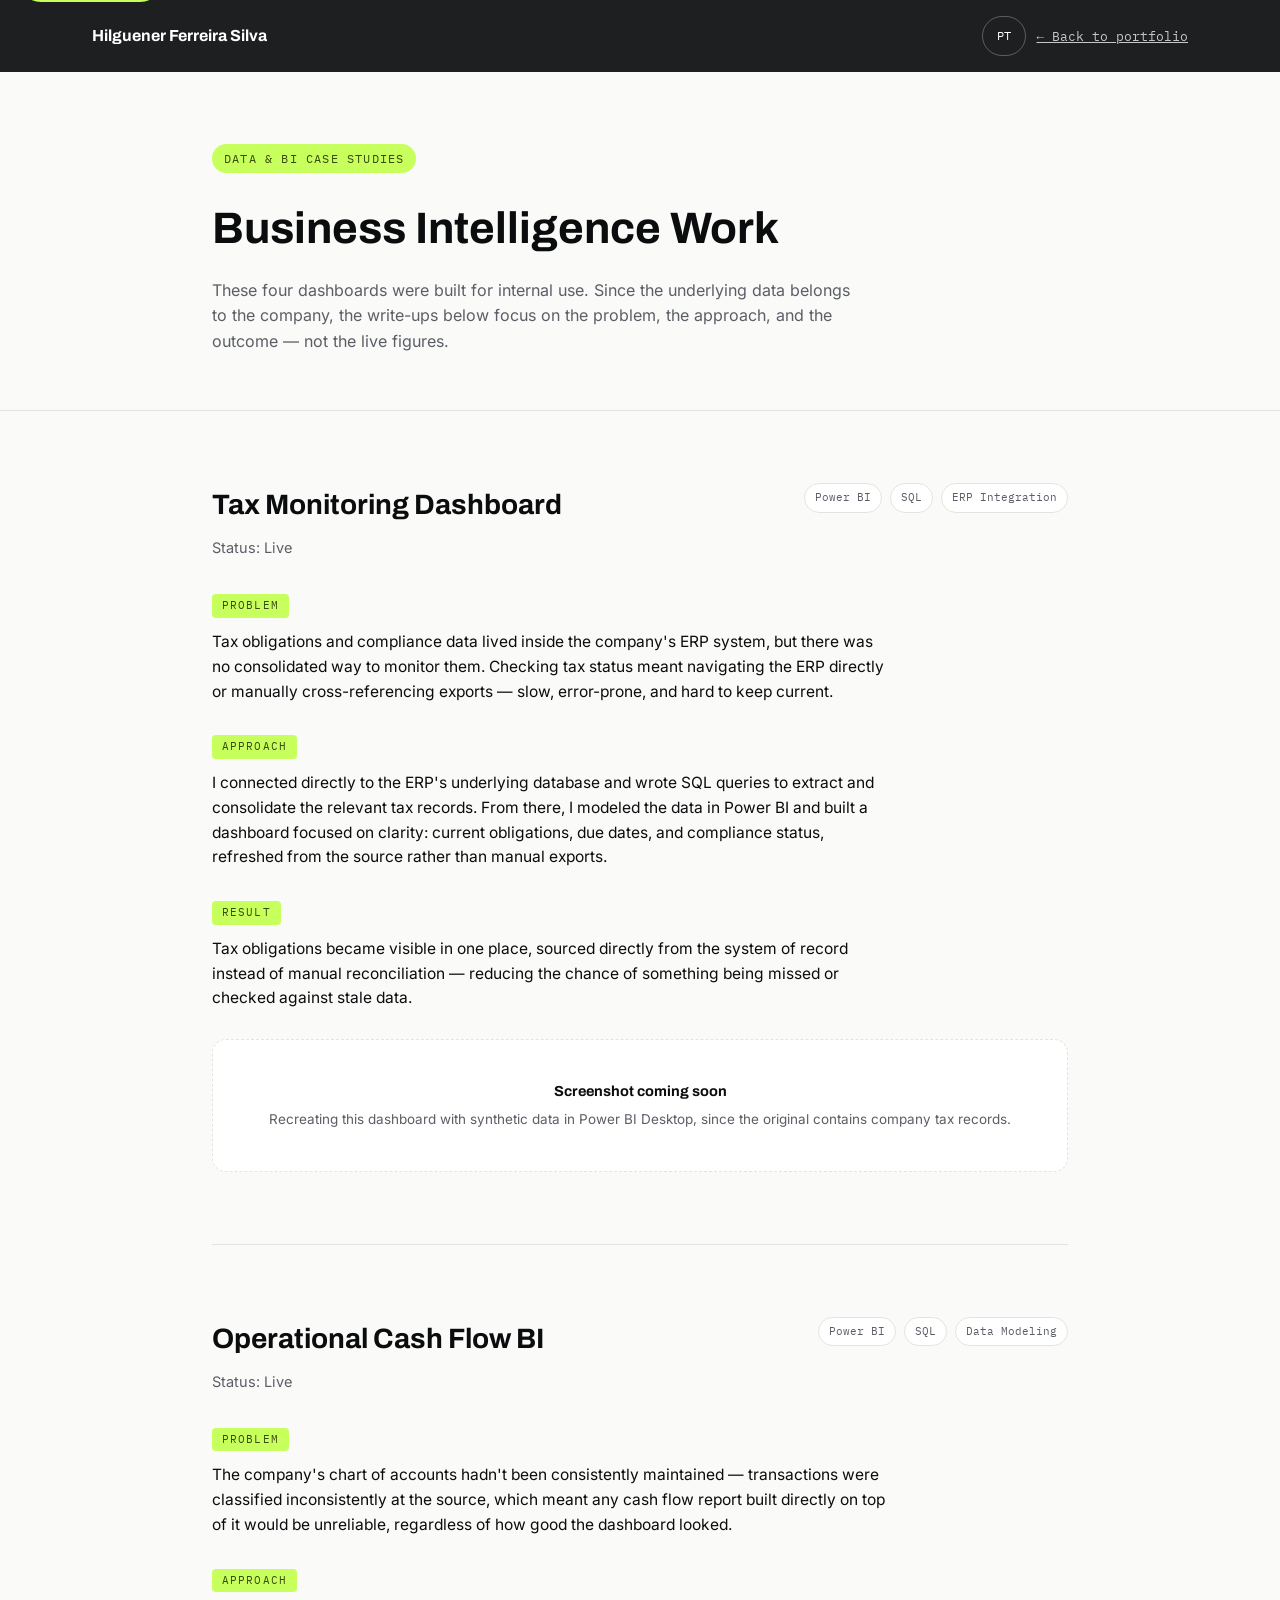
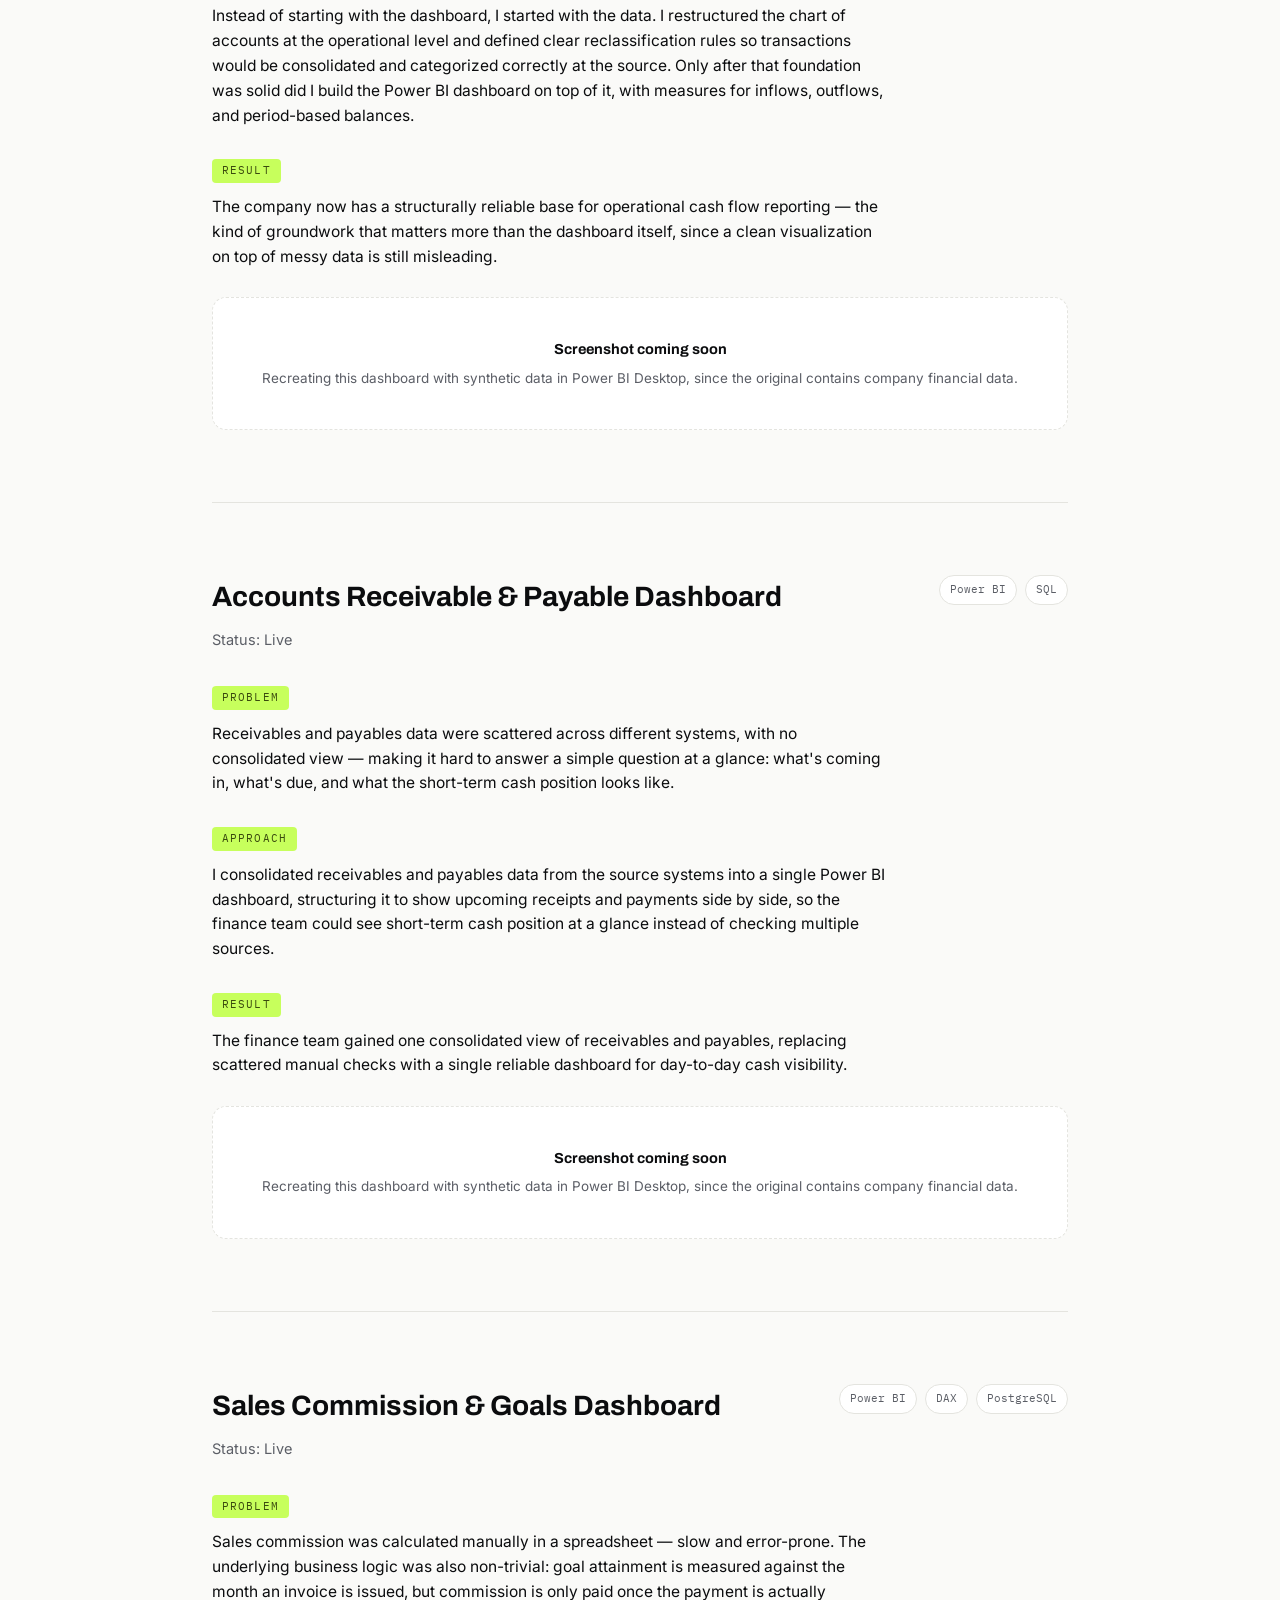
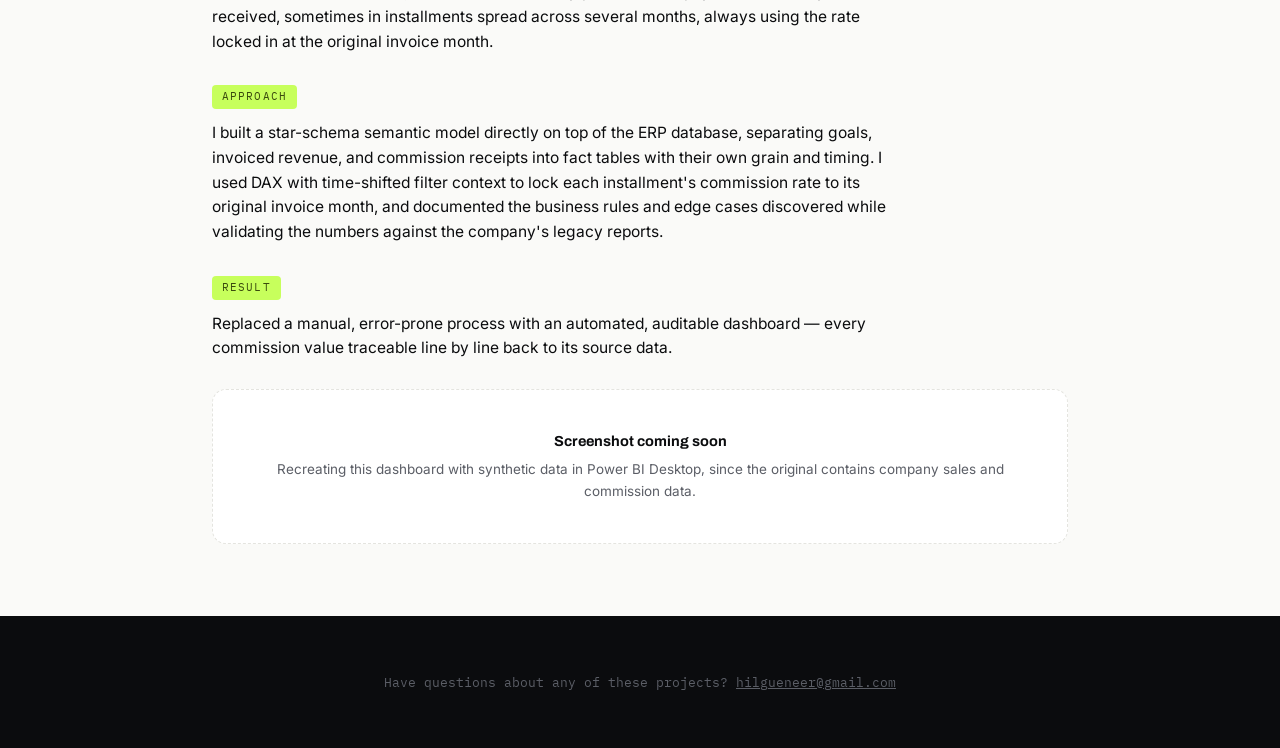
==== commit 60da91b4: "Remove disclaimer section from case-studies.html Removed disclaimer about the use of real internal c" ====
--- a/case-studies.html
+++ b/case-studies.html
@@ -159,11 +159,6 @@
         </div>
       </article>
 
-      <div class="disclaimer">
-        <b data-i18n="disclaimerLabel">A note on the data:</b>
-        <span data-i18n="disclaimerText"> All four dashboards were built using real internal company data, which can't be shared publicly. Once the synthetic-data versions are ready, they'll replace the placeholders above with screenshots or a short walkthrough — same structure and logic, fictional numbers.</span>
-      </div>
-
     </section>
 
     <footer class="case-study-footer">
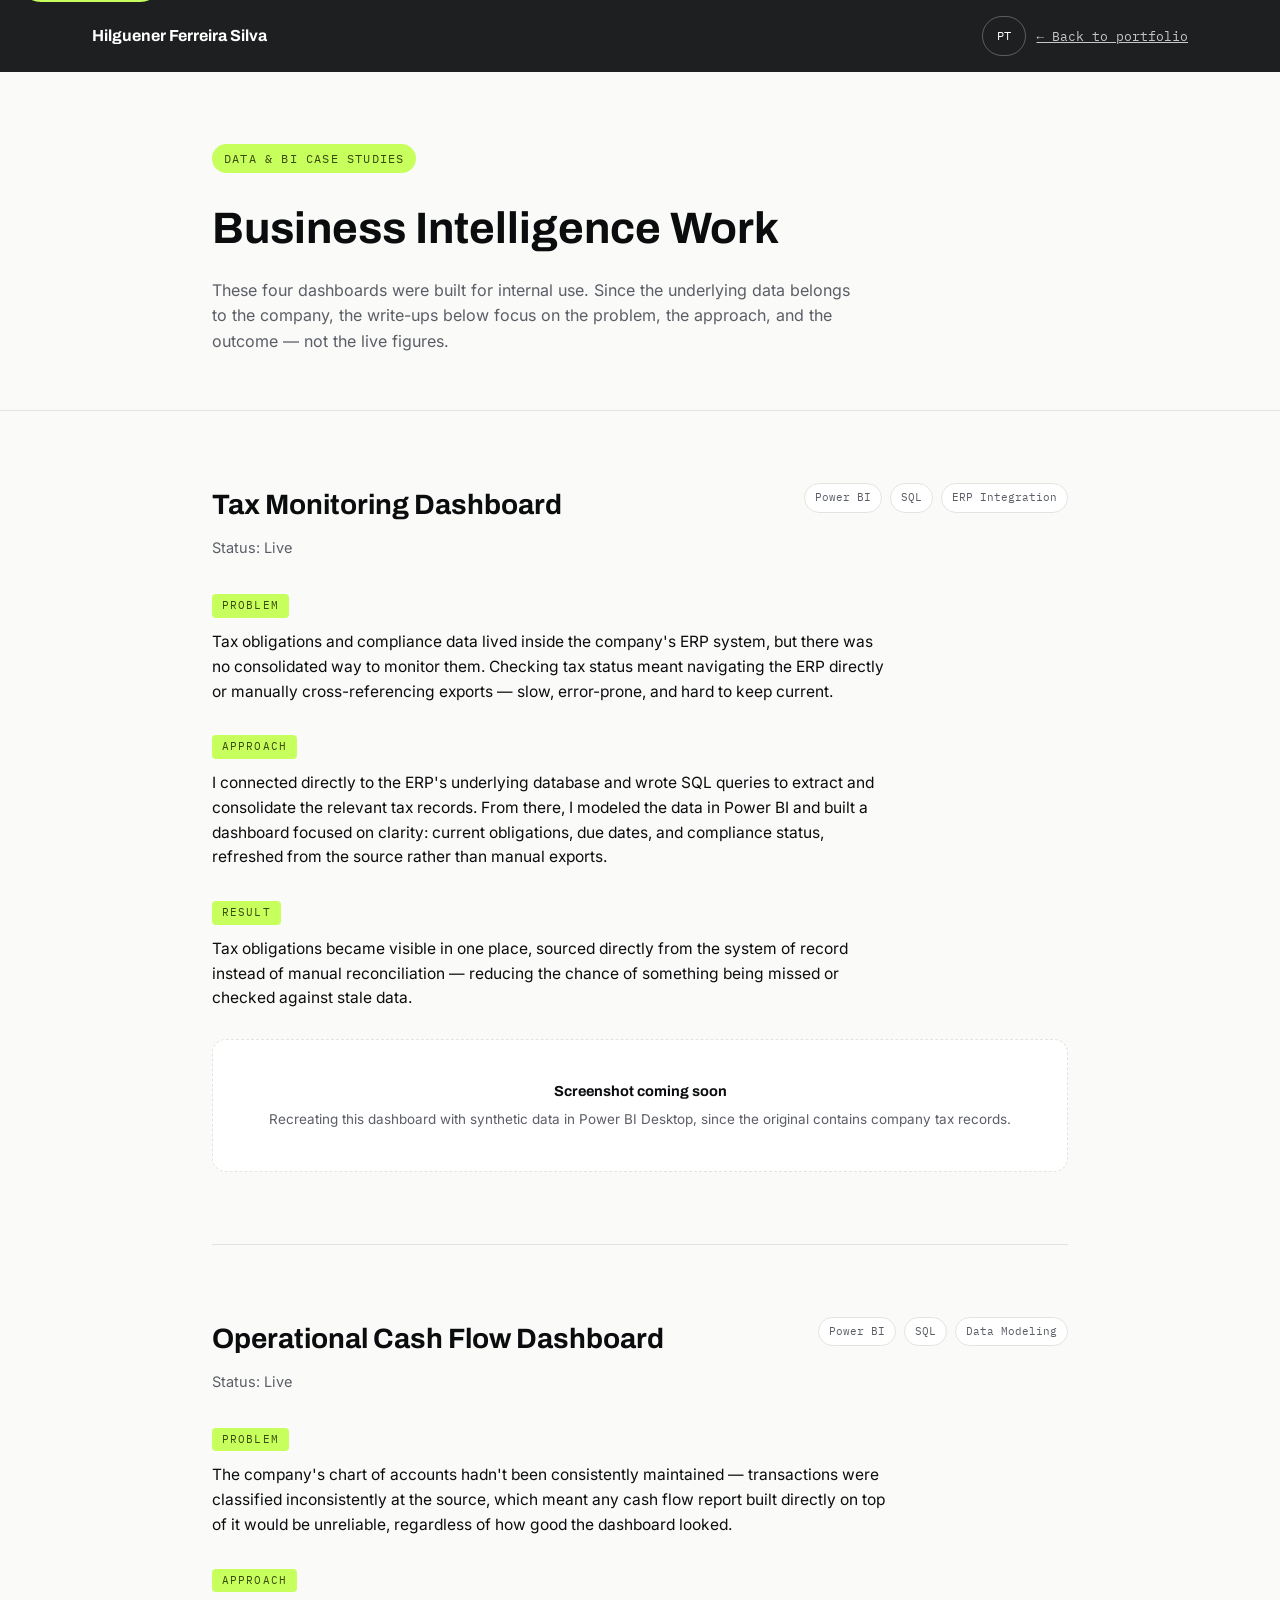
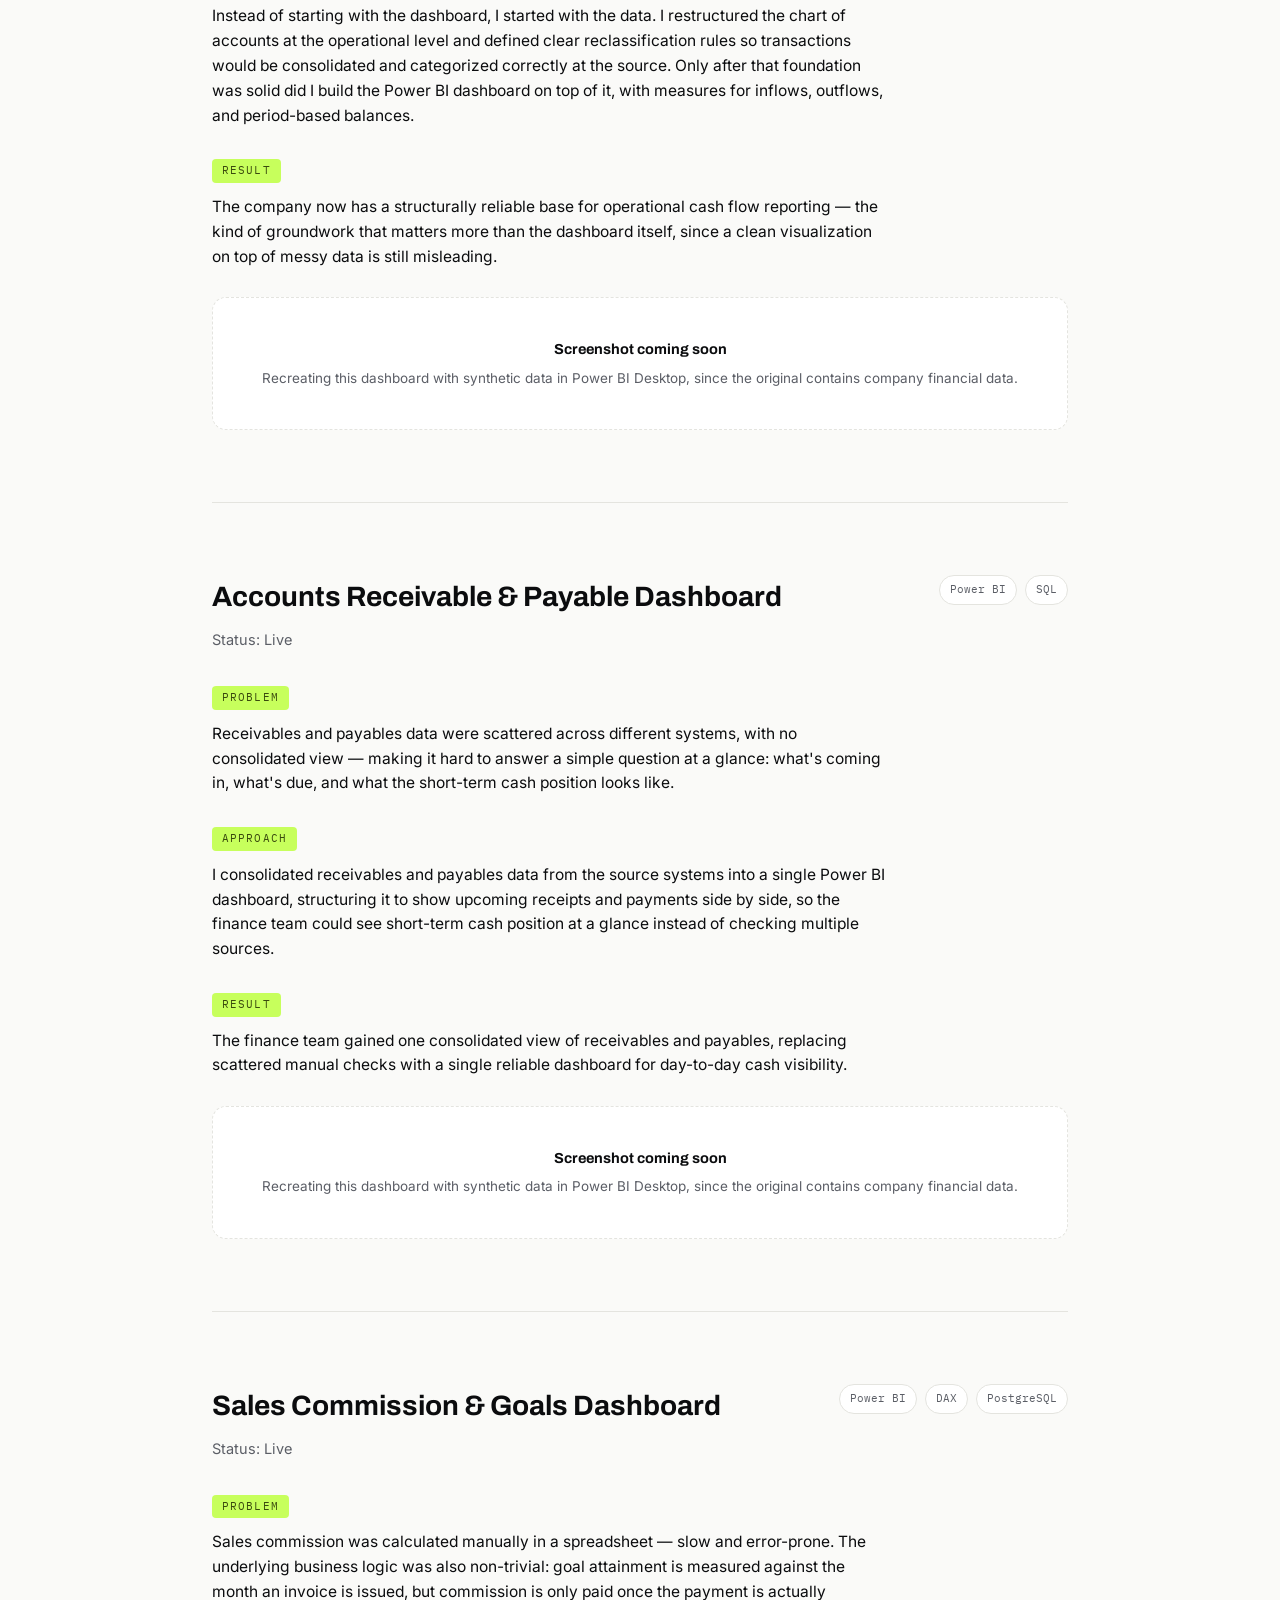
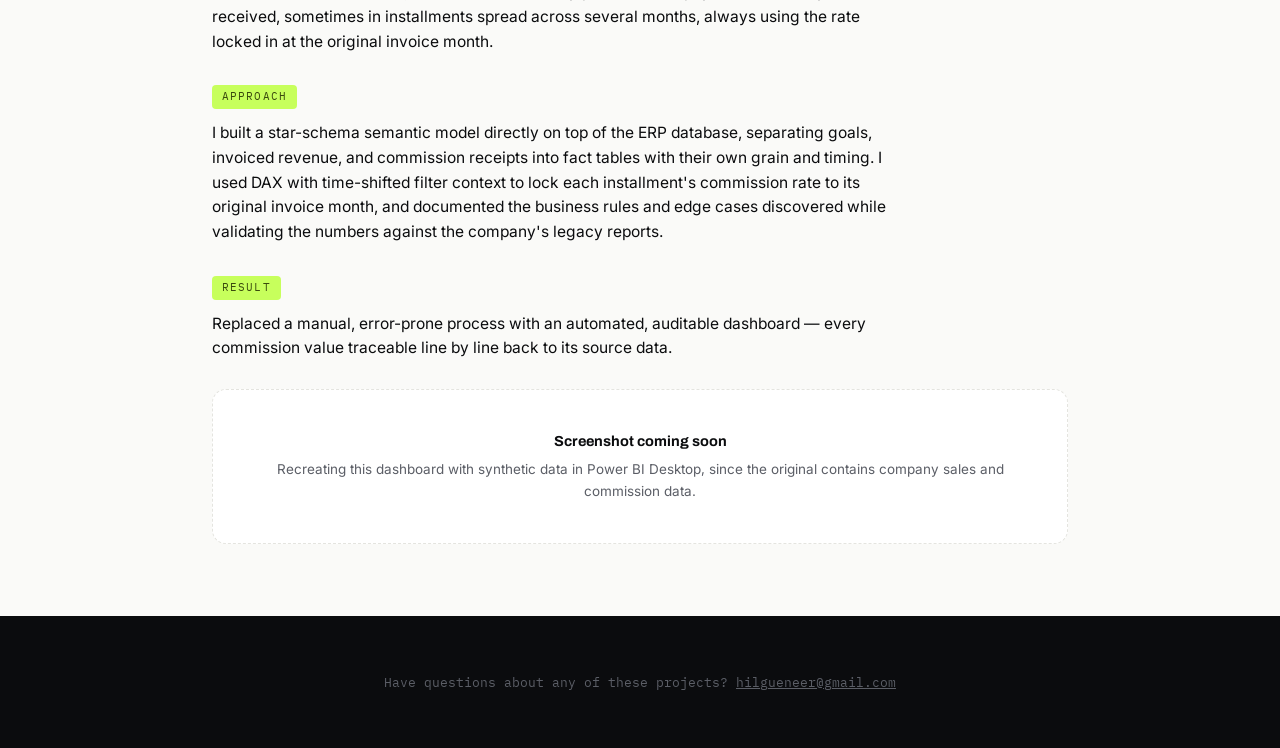
==== commit ac577404: "Update case title from 'Operational Cash Flow BI' to 'Dashboard'" ====
--- a/case-studies.html
+++ b/case-studies.html
@@ -77,7 +77,7 @@
 
       <article class="case">
         <div class="case-top">
-          <h2 data-i18n="case2Title">Operational Cash Flow BI</h2>
+          <h2 data-i18n="case2Title">Operational Cash Flow Dashboard</h2>
           <div class="case-tags"><span>Power BI</span><span>SQL</span><span>Data Modeling</span></div>
         </div>
         <p class="case-sub" data-i18n="caseStatusLive">Status: Live</p>
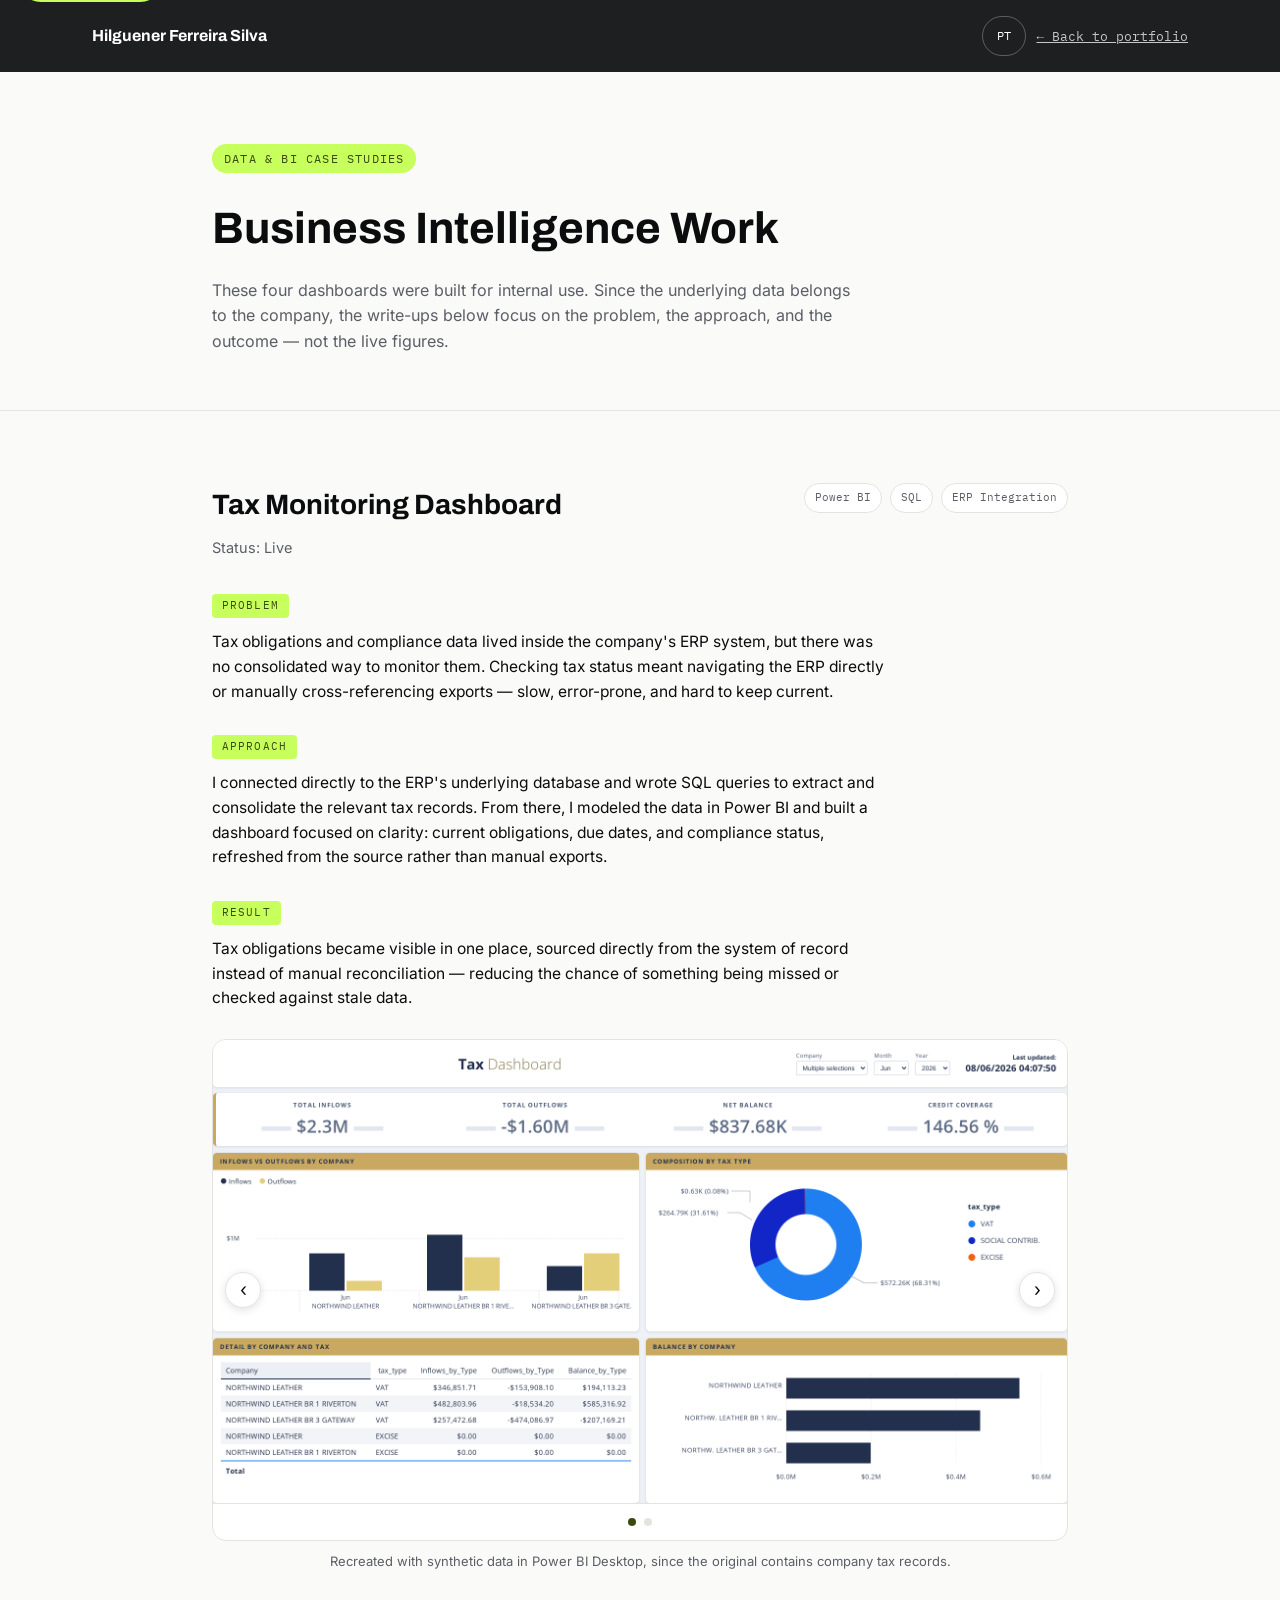
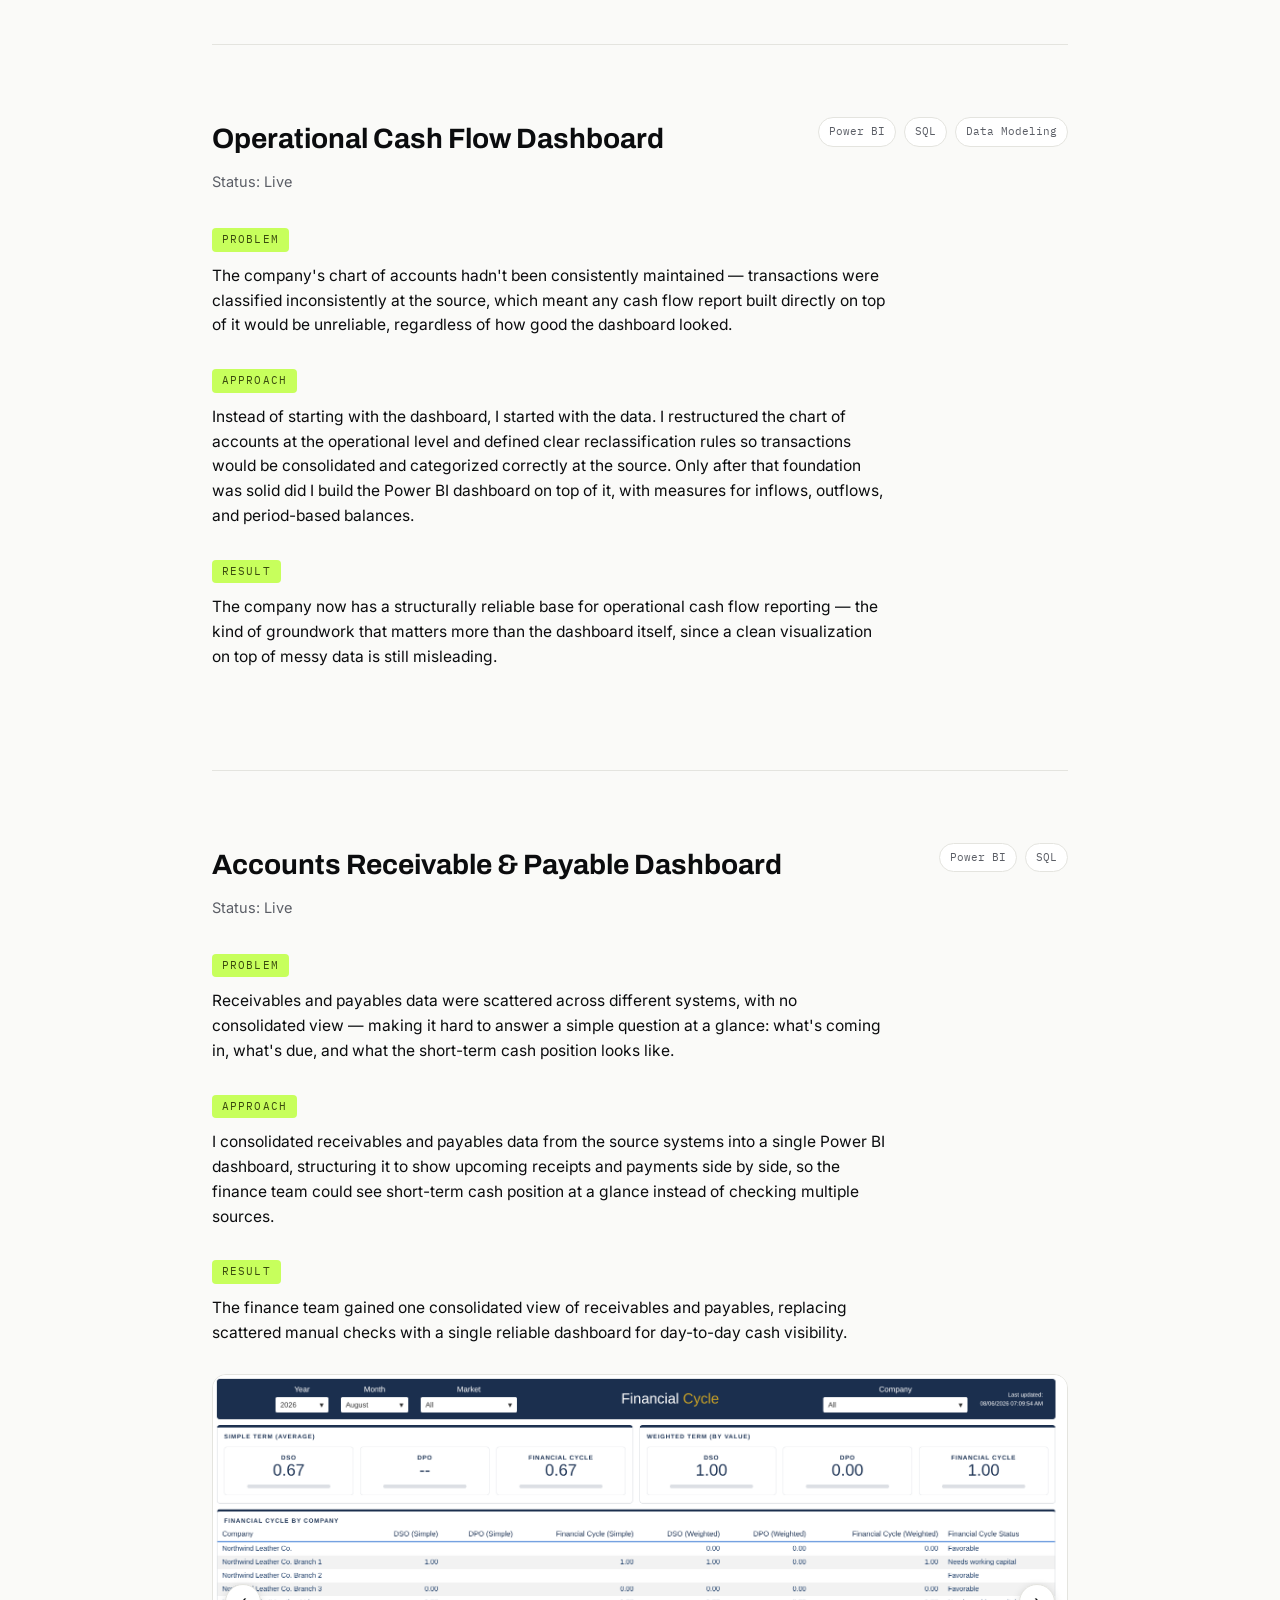
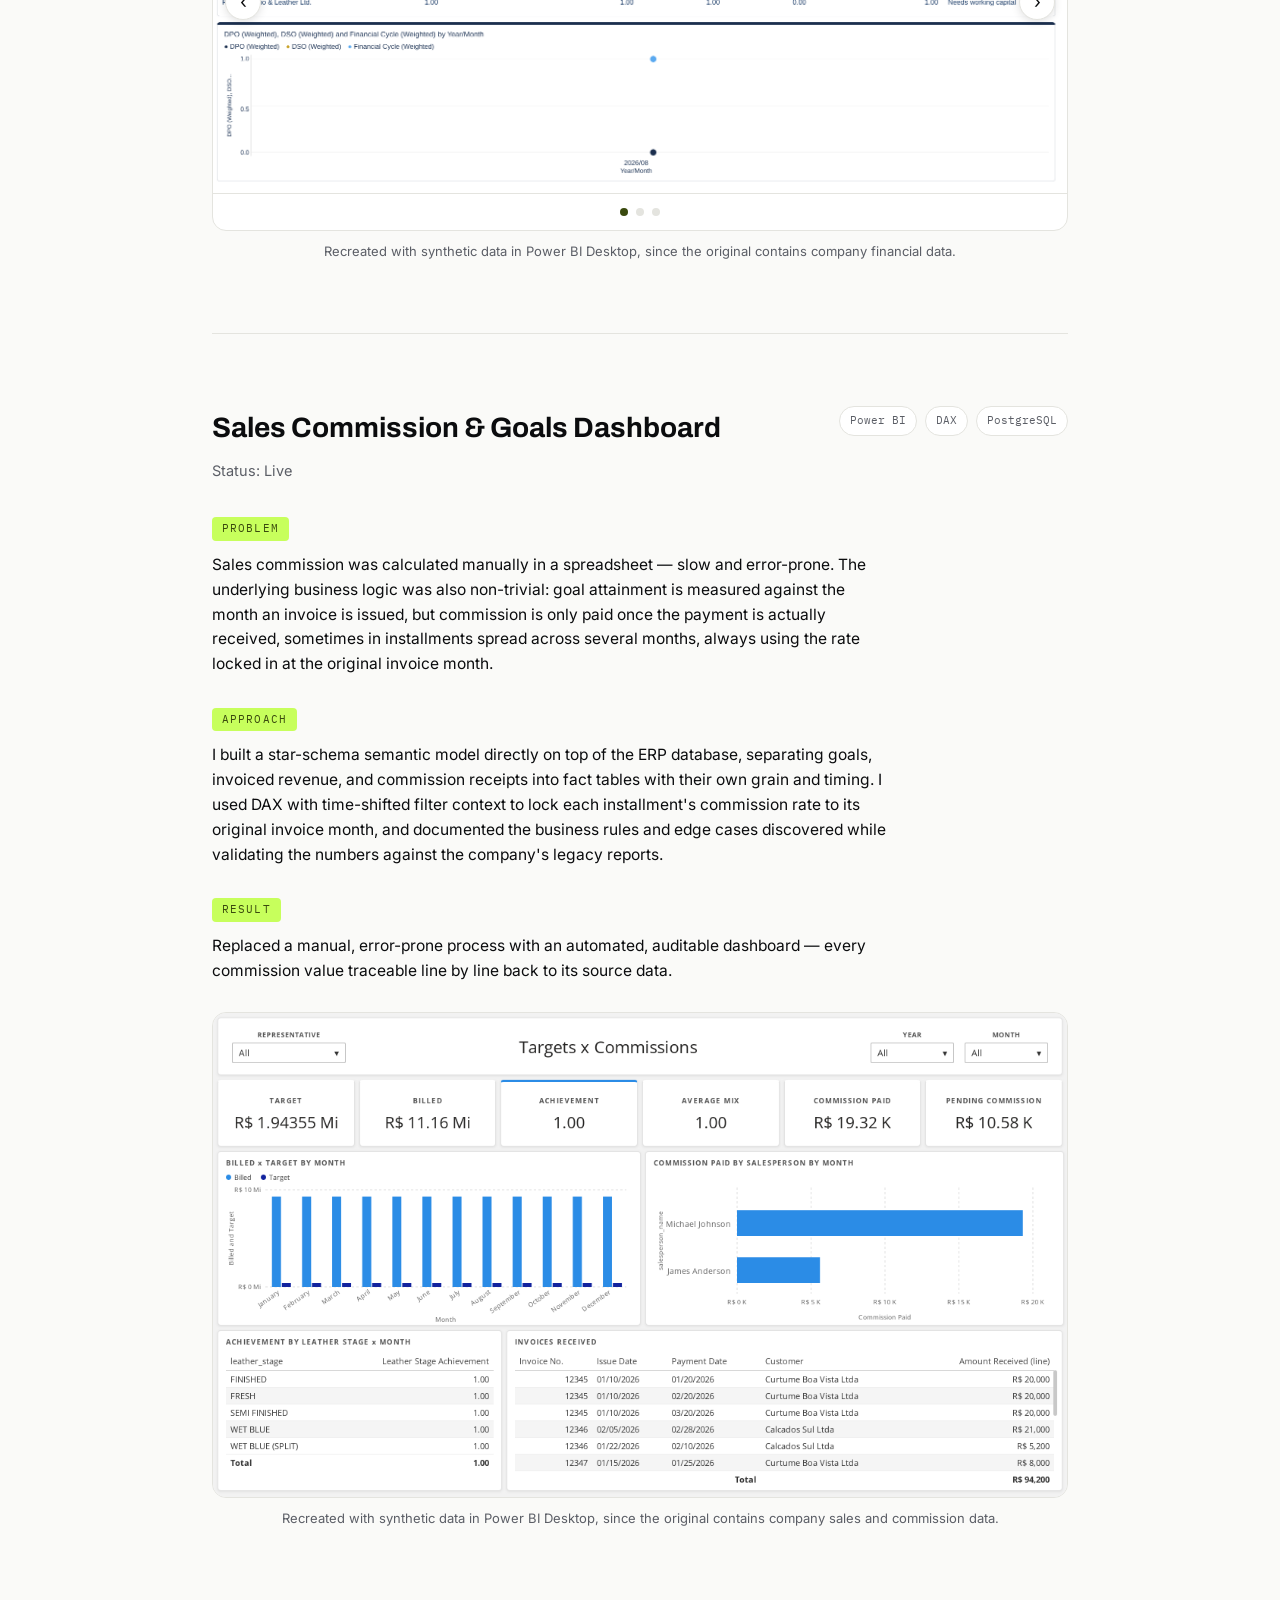
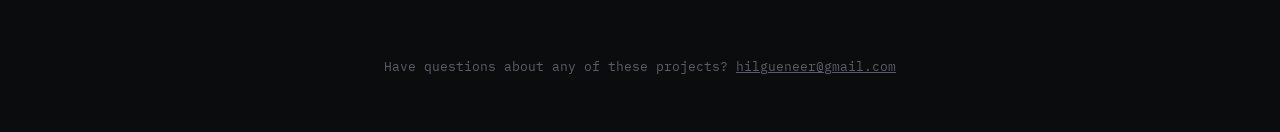
==== commit 876a3d15: "add imgs to portfolio" ====
--- a/case-studies.html
+++ b/case-studies.html
@@ -69,10 +69,21 @@
           <p data-i18n="case1Result">Tax obligations became visible in one place, sourced directly from the system of record instead of manual reconciliation — reducing the chance of something being missed or checked against stale data.</p>
         </div>
 
-        <div class="placeholder">
-          <b data-i18n="placeholderTitle">Screenshot coming soon</b>
-          <span data-i18n="case1PlaceholderDesc">Recreating this dashboard with synthetic data in Power BI Desktop, since the original contains company tax records.</span>
-        </div>
+        <figure class="case-screenshot">
+          <div class="case-carousel" data-carousel>
+            <div class="case-carousel-viewport">
+              <img class="case-carousel-slide is-active" src="img/p4-en.png" alt="Tax dashboard overview: total inflows, outflows, net balance, and credit coverage, with inflows vs. outflows and tax composition by type" loading="lazy" />
+              <img class="case-carousel-slide" src="img/p5-en.png" alt="Tax credits detail: VAT, VAT transfer, excise, and social contributions, with refund request tracking and VAT by supplier" loading="lazy" />
+            </div>
+            <button type="button" class="case-carousel-arrow case-carousel-prev" aria-label="Previous screenshot">‹</button>
+            <button type="button" class="case-carousel-arrow case-carousel-next" aria-label="Next screenshot">›</button>
+            <div class="case-carousel-dots" role="tablist" aria-label="Screenshot navigation">
+              <button type="button" class="case-carousel-dot is-active" data-index="0" aria-label="Show screenshot 1"></button>
+              <button type="button" class="case-carousel-dot" data-index="1" aria-label="Show screenshot 2"></button>
+            </div>
+          </div>
+          <figcaption data-i18n="case1PlaceholderDesc">Recreated with synthetic data in Power BI Desktop, since the original contains company tax records.</figcaption>
+        </figure>
       </article>
 
       <article class="case">
@@ -97,10 +108,6 @@
           <p data-i18n="case2Result">The company now has a structurally reliable base for operational cash flow reporting — the kind of groundwork that matters more than the dashboard itself, since a clean visualization on top of messy data is still misleading.</p>
         </div>
 
-        <div class="placeholder">
-          <b data-i18n="placeholderTitle">Screenshot coming soon</b>
-          <span data-i18n="case2PlaceholderDesc">Recreating this dashboard with synthetic data in Power BI Desktop, since the original contains company financial data.</span>
-        </div>
       </article>
 
       <article class="case">
@@ -125,10 +132,23 @@
           <p data-i18n="case3Result">The finance team gained one consolidated view of receivables and payables, replacing scattered manual checks with a single reliable dashboard for day-to-day cash visibility.</p>
         </div>
 
-        <div class="placeholder">
-          <b data-i18n="placeholderTitle">Screenshot coming soon</b>
-          <span data-i18n="case3PlaceholderDesc">Recreating this dashboard with synthetic data in Power BI Desktop, since the original contains company financial data.</span>
-        </div>
+        <figure class="case-screenshot">
+          <div class="case-carousel" data-carousel>
+            <div class="case-carousel-viewport">
+              <img class="case-carousel-slide is-active" src="img/p1-en.png" alt="Financial Cycle overview: DSO, DPO, and financial cycle by company, with a trend chart by month" loading="lazy" />
+              <img class="case-carousel-slide" src="img/p2-en.png" alt="Accounts receivable and payable summary by company and by customer/supplier, with terms granted and realized" loading="lazy" />
+              <img class="case-carousel-slide" src="img/p3-en.png" alt="Invoice-level detail with issue date, due date, payment date, amounts, and overdue days" loading="lazy" />
+            </div>
+            <button type="button" class="case-carousel-arrow case-carousel-prev" aria-label="Previous screenshot">‹</button>
+            <button type="button" class="case-carousel-arrow case-carousel-next" aria-label="Next screenshot">›</button>
+            <div class="case-carousel-dots" role="tablist" aria-label="Screenshot navigation">
+              <button type="button" class="case-carousel-dot is-active" data-index="0" aria-label="Show screenshot 1"></button>
+              <button type="button" class="case-carousel-dot" data-index="1" aria-label="Show screenshot 2"></button>
+              <button type="button" class="case-carousel-dot" data-index="2" aria-label="Show screenshot 3"></button>
+            </div>
+          </div>
+          <figcaption data-i18n="case3PlaceholderDesc">Recreated with synthetic data in Power BI Desktop, since the original contains company financial data.</figcaption>
+        </figure>
       </article>
 
       <article class="case">
@@ -153,10 +173,10 @@
           <p data-i18n="case4Result">Replaced a manual, error-prone process with an automated, auditable dashboard — every commission value traceable line by line back to its source data.</p>
         </div>
 
-        <div class="placeholder">
-          <b data-i18n="placeholderTitle">Screenshot coming soon</b>
-          <span data-i18n="case4PlaceholderDesc">Recreating this dashboard with synthetic data in Power BI Desktop, since the original contains company sales and commission data.</span>
-        </div>
+        <figure class="case-screenshot">
+          <img src="img/metas.png" alt="Sales Commission & Goals dashboard in Power BI, showing target vs. billed amounts, achievement rate, and commission paid by salesperson" loading="lazy" />
+          <figcaption data-i18n="case4PlaceholderDesc">Recreated with synthetic data in Power BI Desktop, since the original contains company sales and commission data.</figcaption>
+        </figure>
       </article>
 
     </section>
--- a/styles.css
+++ b/styles.css
@@ -765,6 +765,101 @@
   font-family: "Archivo", sans-serif;
 }
 
+.case-screenshot {
+  margin: 8px 0 0;
+}
+
+.case-screenshot > img {
+  display: block;
+  width: 100%;
+  border-radius: 14px;
+  border: 1px solid var(--line);
+}
+
+.case-screenshot figcaption {
+  margin-top: 10px;
+  font-size: 13px;
+  color: var(--ink-soft);
+  text-align: center;
+}
+
+.case-carousel {
+  position: relative;
+  border-radius: 14px;
+  border: 1px solid var(--line);
+  background: var(--card);
+  overflow: hidden;
+}
+
+.case-carousel-viewport {
+  position: relative;
+}
+
+.case-carousel-slide {
+  display: none;
+  width: 100%;
+}
+
+.case-carousel-slide.is-active {
+  display: block;
+}
+
+.case-carousel-arrow {
+  position: absolute;
+  top: 50%;
+  transform: translateY(-50%);
+  width: 36px;
+  height: 36px;
+  border-radius: 50%;
+  border: 1px solid var(--line);
+  background: var(--card);
+  color: var(--ink);
+  font-size: 18px;
+  line-height: 1;
+  cursor: pointer;
+  display: flex;
+  align-items: center;
+  justify-content: center;
+  box-shadow: 0 2px 8px rgba(0, 0, 0, 0.12);
+}
+
+.case-carousel-arrow:hover {
+  background: var(--accent);
+  border-color: var(--accent);
+  color: var(--accent-ink);
+}
+
+.case-carousel-prev {
+  left: 12px;
+}
+
+.case-carousel-next {
+  right: 12px;
+}
+
+.case-carousel-dots {
+  display: flex;
+  justify-content: center;
+  align-items: center;
+  gap: 8px;
+  padding: 14px 0;
+  border-top: 1px solid var(--line);
+}
+
+.case-carousel-dot {
+  width: 8px;
+  height: 8px;
+  padding: 0;
+  border-radius: 50%;
+  border: none;
+  background: var(--line);
+  cursor: pointer;
+}
+
+.case-carousel-dot.is-active {
+  background: var(--accent-ink);
+}
+
 .disclaimer {
   margin-top: 60px;
   padding: 22px 24px;
